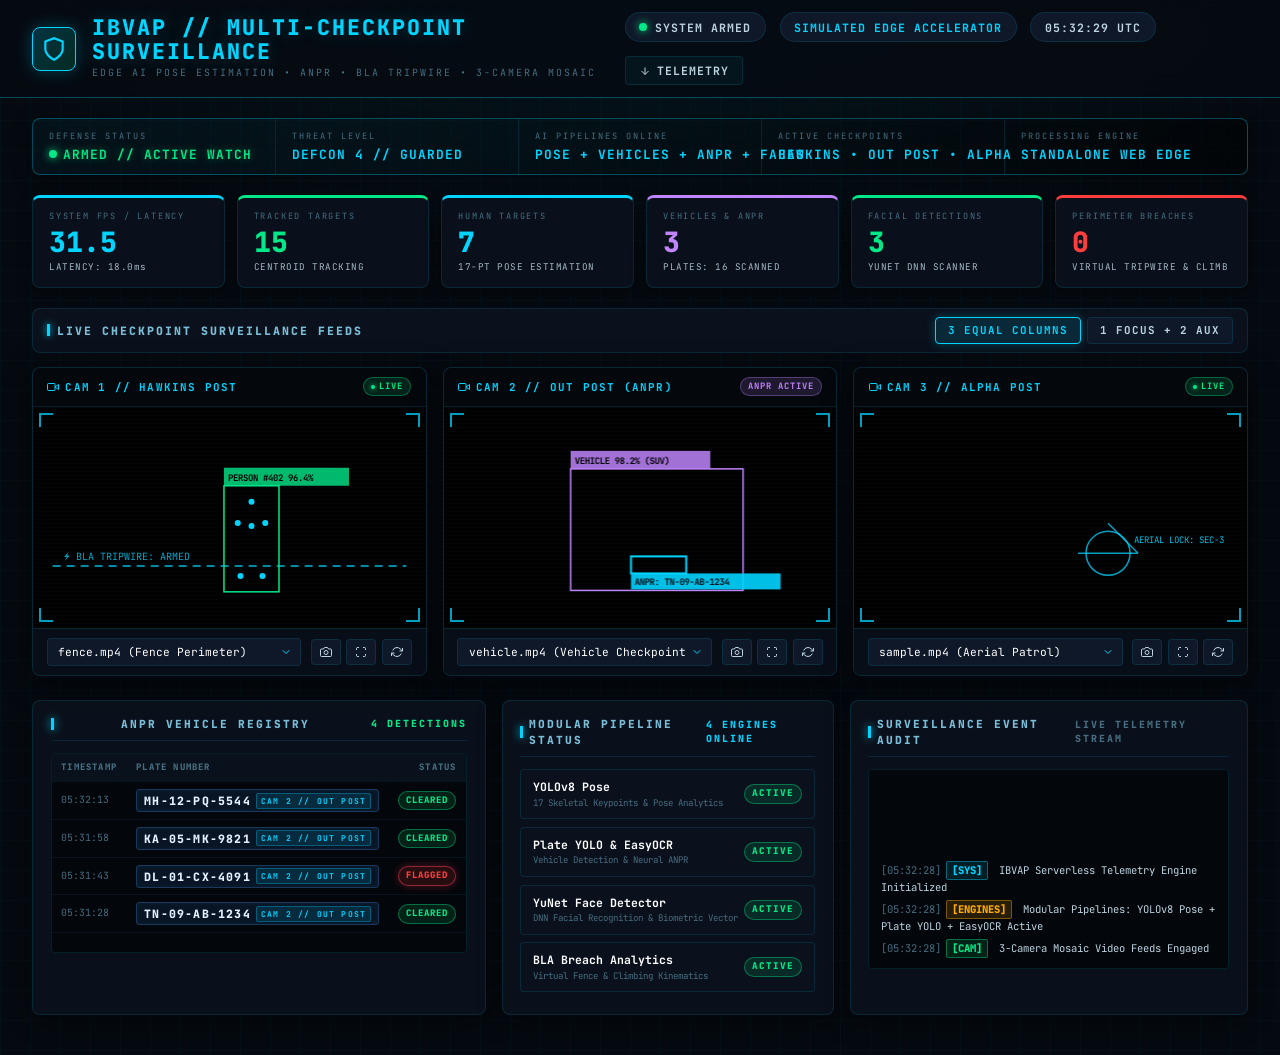
==== index.html @ 8d4a19f8 "Add standalone static frontend for instant zero-dependency Vercel deployment" ====
<!DOCTYPE html>
<html lang="en">
<head>
  <meta charset="UTF-8" />
  <meta name="viewport" content="width=device-width, initial-scale=1.0" />
  <title>IBVAP - Intelligent Border Video Analytics Platform</title>

  <!-- Typography: Google Fonts (Inter, JetBrains Mono, Outfit) -->
  <link rel="preconnect" href="https://fonts.googleapis.com" />
  <link rel="preconnect" href="https://fonts.gstatic.com" crossorigin />
  <link href="https://fonts.googleapis.com/css2?family=Inter:wght@300;400;500;600;700&family=JetBrains+Mono:wght@400;600;700;800&family=Outfit:wght@600;700;800&display=swap" rel="stylesheet" />

  <!-- Tactical Cyber CSS Stylesheet -->
  <link rel="stylesheet" href="styles.css" />
</head>
<body>

  <!-- Top Tactical Navigation Header -->
  <header>
    <div class="brand-section">
      <div class="brand-shield">
        <svg viewBox="0 0 24 24"><path d="M12 22s8-4 8-10V5l-8-3-8 3v7c0 6 8 10 8 10z"></path></svg>
      </div>
      <div>
        <div class="brand-title">IBVAP // MULTI-CHECKPOINT SURVEILLANCE</div>
        <div class="brand-sub">EDGE AI POSE ESTIMATION • ANPR • BLA TRIPWIRE • 3-CAMERA MOSAIC</div>
      </div>
    </div>

    <div class="header-chips">
      <div class="t-chip">
        <div class="dot-live"></div>
        <span id="defenseStatusHeader">SYSTEM ARMED</span>
      </div>

      <div class="t-chip">
        <span style="color: var(--ac);" id="gpuBadgeHeader">SIMULATED EDGE ACCELERATOR</span>
      </div>

      <div class="t-chip" id="clockDisplay">
        --:--:-- UTC
      </div>

      <button class="btn-hdr" onclick="window.scrollTo({top: document.body.scrollHeight, behavior: 'smooth'})">
        <svg width="12" height="12" viewBox="0 0 24 24" fill="none" stroke="currentColor" stroke-width="2"><line x1="12" y1="5" x2="12" y2="19"></line><polyline points="19 12 12 19 5 12"></polyline></svg>
        Telemetry
      </button>
    </div>
  </header>

  <!-- Main Container -->
  <div class="container">

    <!-- Tactical Command Bar -->
    <div class="cmd-bar">
      <div class="cmd-item">
        <span class="cmd-lbl">DEFENSE STATUS</span>
        <span class="cmd-val armed" id="cmdDefenseStatus">
          <span class="dot-live"></span> ARMED // ACTIVE WATCH
        </span>
      </div>
      <div class="cmd-item">
        <span class="cmd-lbl">THREAT LEVEL</span>
        <span class="cmd-val" id="cmdThreatLevel">DEFCON 4 // GUARDED</span>
      </div>
      <div class="cmd-item">
        <span class="cmd-lbl">AI PIPELINES ONLINE</span>
        <span class="cmd-val">POSE + VEHICLES + ANPR + FACES</span>
      </div>
      <div class="cmd-item">
        <span class="cmd-lbl">ACTIVE CHECKPOINTS</span>
        <span class="cmd-val">HAWKINS • OUT POST • ALPHA</span>
      </div>
      <div class="cmd-item">
        <span class="cmd-lbl">PROCESSING ENGINE</span>
        <span class="cmd-val" id="cmdGpuName">STANDALONE WEB EDGE</span>
      </div>
    </div>

    <!-- 6-Item Tactical Stats Grid -->
    <div class="stats-grid">
      <div class="scard">
        <div class="scard-lbl">SYSTEM FPS / LATENCY</div>
        <div class="scard-num" id="statFps">30.2</div>
        <div class="scard-sub" id="statLatency">LATENCY: 16.4ms</div>
      </div>
      <div class="scard g">
        <div class="scard-lbl">TRACKED TARGETS</div>
        <div class="scard-num" id="statTargets">14</div>
        <div class="scard-sub">CENTROID TRACKING</div>
      </div>
      <div class="scard">
        <div class="scard-lbl">HUMAN TARGETS</div>
        <div class="scard-num" id="statPersons">5</div>
        <div class="scard-sub">17-PT POSE ESTIMATION</div>
      </div>
      <div class="scard p">
        <div class="scard-lbl">VEHICLES & ANPR</div>
        <div class="scard-num" id="statVehicles">3</div>
        <div class="scard-sub" id="statPlates">PLATES: 16 SCANNED</div>
      </div>
      <div class="scard g">
        <div class="scard-lbl">FACIAL DETECTIONS</div>
        <div class="scard-num" id="statFaces">2</div>
        <div class="scard-sub">YUNET DNN SCANNER</div>
      </div>
      <div class="scard r">
        <div class="scard-lbl">PERIMETER BREACHES</div>
        <div class="scard-num" id="statBreaches">0</div>
        <div class="scard-sub" id="statBreachSub">VIRTUAL TRIPWIRE & CLIMB</div>
      </div>
    </div>

    <!-- Camera Layout Bar -->
    <div class="layout-bar">
      <div class="sec-hd">Live Checkpoint Surveillance Feeds</div>
      <div class="layout-btns">
        <button class="btn-layout active" id="btnLayout3Col">3 Equal Columns</button>
        <button class="btn-layout" id="btnLayoutFocus">1 Focus + 2 Aux</button>
      </div>
    </div>

    <!-- 3-Camera Mosaic Grid with HTML5 <video> Feeds -->
    <div class="camera-grid layout-3col" id="cameraContainer">

      <!-- CAMERA 1: HAWKINS POST (Perimeter Fence & Virtual Tripwire) -->
      <div class="cam-card" id="cardCam1">
        <div class="cam-head">
          <div class="cam-name">
            <svg width="12" height="12" viewBox="0 0 24 24" fill="none" stroke="currentColor" stroke-width="2"><path d="M23 7l-7 5 7 5V7z"></path><rect x="1" y="5" width="15" height="14" rx="2" ry="2"></rect></svg>
            <span>CAM 1 // HAWKINS POST</span>
          </div>
          <span class="bdg bdg-live">LIVE</span>
        </div>

        <div class="cam-viewport" id="viewportCam1">
          <video id="videoCam1" autoplay muted loop playsinline src="fence.mp4"></video>
          <canvas class="ai-overlay" id="overlayCam1"></canvas>
          <div class="corner-brackets"></div>
        </div>

        <div class="cam-foot">
          <select class="cam-src-select" id="selectCam1" onchange="changeVideoSource('videoCam1', 'selectCam1', 'CAM 1')">
            <option value="fence.mp4" selected>fence.mp4 (Fence Perimeter)</option>
            <option value="fence1.mp4">fence1.mp4 (Perimeter Alt)</option>
            <option value="vehicle.mp4">vehicle.mp4 (Checkpoint Lane)</option>
            <option value="sample.mp4">sample.mp4 (Aerial Patrol)</option>
          </select>
          <div class="cam-actions">
            <button class="btn-icon" onclick="snapshotVideo('videoCam1', 'CAM1_HAWKINS')" title="Capture Snapshot">
              <svg width="12" height="12" viewBox="0 0 24 24" fill="none" stroke="currentColor" stroke-width="2"><path d="M23 19a2 2 0 0 1-2 2H3a2 2 0 0 1-2-2V8a2 2 0 0 1 2-2h4l2-3h6l2 3h4a2 2 0 0 1 2 2z"></path><circle cx="12" cy="13" r="4"></circle></svg>
            </button>
            <button class="btn-icon" onclick="toggleFullscreen('viewportCam1')" title="Toggle Fullscreen">
              <svg width="12" height="12" viewBox="0 0 24 24" fill="none" stroke="currentColor" stroke-width="2"><path d="M8 3H5a2 2 0 0 0-2 2v3m18 0V5a2 2 0 0 0-2-2h-3m0 18h3a2 2 0 0 0 2-2v-3M3 16v3a2 2 0 0 0 2 2h3"></path></svg>
            </button>
            <button class="btn-icon" onclick="reloadVideo('videoCam1', 'CAM 1')" title="Restart Feed">
              <svg width="12" height="12" viewBox="0 0 24 24" fill="none" stroke="currentColor" stroke-width="2"><polyline points="23 4 23 10 17 10"></polyline><polyline points="1 20 1 14 7 14"></polyline><path d="M3.51 9a9 9 0 0 1 14.85-3.36L23 10M1 14l4.64 4.36A9 9 0 0 0 20.49 15"></path></svg>
            </button>
          </div>
        </div>
      </div>

      <!-- CAMERA 2: OUT POST (ANPR & Vehicle Checkpoint) -->
      <div class="cam-card" id="cardCam2">
        <div class="cam-head">
          <div class="cam-name">
            <svg width="12" height="12" viewBox="0 0 24 24" fill="none" stroke="currentColor" stroke-width="2"><path d="M23 7l-7 5 7 5V7z"></path><rect x="1" y="5" width="15" height="14" rx="2" ry="2"></rect></svg>
            <span>CAM 2 // OUT POST (ANPR)</span>
          </div>
          <span class="bdg bdg-anpr">ANPR ACTIVE</span>
        </div>

        <div class="cam-viewport" id="viewportCam2">
          <video id="videoCam2" autoplay muted loop playsinline src="vehicle.mp4"></video>
          <canvas class="ai-overlay" id="overlayCam2"></canvas>
          <div class="corner-brackets"></div>
        </div>

        <div class="cam-foot">
          <select class="cam-src-select" id="selectCam2" onchange="changeVideoSource('videoCam2', 'selectCam2', 'CAM 2')">
            <option value="vehicle.mp4" selected>vehicle.mp4 (Vehicle Checkpoint)</option>
            <option value="fence.mp4">fence.mp4 (Fence Perimeter)</option>
            <option value="sample.mp4">sample.mp4 (Aerial Patrol)</option>
            <option value="fence1.mp4">fence1.mp4 (Perimeter Alt)</option>
          </select>
          <div class="cam-actions">
            <button class="btn-icon" onclick="snapshotVideo('videoCam2', 'CAM2_OUTPOST')" title="Capture Snapshot">
              <svg width="12" height="12" viewBox="0 0 24 24" fill="none" stroke="currentColor" stroke-width="2"><path d="M23 19a2 2 0 0 1-2 2H3a2 2 0 0 1-2-2V8a2 2 0 0 1 2-2h4l2-3h6l2 3h4a2 2 0 0 1 2 2z"></path><circle cx="12" cy="13" r="4"></circle></svg>
            </button>
            <button class="btn-icon" onclick="toggleFullscreen('viewportCam2')" title="Toggle Fullscreen">
              <svg width="12" height="12" viewBox="0 0 24 24" fill="none" stroke="currentColor" stroke-width="2"><path d="M8 3H5a2 2 0 0 0-2 2v3m18 0V5a2 2 0 0 0-2-2h-3m0 18h3a2 2 0 0 0 2-2v-3M3 16v3a2 2 0 0 0 2 2h3"></path></svg>
            </button>
            <button class="btn-icon" onclick="reloadVideo('videoCam2', 'CAM 2')" title="Restart Feed">
              <svg width="12" height="12" viewBox="0 0 24 24" fill="none" stroke="currentColor" stroke-width="2"><polyline points="23 4 23 10 17 10"></polyline><polyline points="1 20 1 14 7 14"></polyline><path d="M3.51 9a9 9 0 0 1 14.85-3.36L23 10M1 14l4.64 4.36A9 9 0 0 0 20.49 15"></path></svg>
            </button>
          </div>
        </div>
      </div>

      <!-- CAMERA 3: ALPHA POST (Aerial Patrol & Sector Sweeper) -->
      <div class="cam-card" id="cardCam3">
        <div class="cam-head">
          <div class="cam-name">
            <svg width="12" height="12" viewBox="0 0 24 24" fill="none" stroke="currentColor" stroke-width="2"><path d="M23 7l-7 5 7 5V7z"></path><rect x="1" y="5" width="15" height="14" rx="2" ry="2"></rect></svg>
            <span>CAM 3 // ALPHA POST</span>
          </div>
          <span class="bdg bdg-live">LIVE</span>
        </div>

        <div class="cam-viewport" id="viewportCam3">
          <video id="videoCam3" autoplay muted loop playsinline src="sample.mp4"></video>
          <canvas class="ai-overlay" id="overlayCam3"></canvas>
          <div class="corner-brackets"></div>
        </div>

        <div class="cam-foot">
          <select class="cam-src-select" id="selectCam3" onchange="changeVideoSource('videoCam3', 'selectCam3', 'CAM 3')">
            <option value="sample.mp4" selected>sample.mp4 (Aerial Patrol)</option>
            <option value="sample2.mp4">sample2.mp4 (Sector Sweep Alt)</option>
            <option value="fence.mp4">fence.mp4 (Fence Perimeter)</option>
            <option value="vehicle.mp4">vehicle.mp4 (Checkpoint Lane)</option>
          </select>
          <div class="cam-actions">
            <button class="btn-icon" onclick="snapshotVideo('videoCam3', 'CAM3_ALPHA')" title="Capture Snapshot">
              <svg width="12" height="12" viewBox="0 0 24 24" fill="none" stroke="currentColor" stroke-width="2"><path d="M23 19a2 2 0 0 1-2 2H3a2 2 0 0 1-2-2V8a2 2 0 0 1 2-2h4l2-3h6l2 3h4a2 2 0 0 1 2 2z"></path><circle cx="12" cy="13" r="4"></circle></svg>
            </button>
            <button class="btn-icon" onclick="toggleFullscreen('viewportCam3')" title="Toggle Fullscreen">
              <svg width="12" height="12" viewBox="0 0 24 24" fill="none" stroke="currentColor" stroke-width="2"><path d="M8 3H5a2 2 0 0 0-2 2v3m18 0V5a2 2 0 0 0-2-2h-3m0 18h3a2 2 0 0 0 2-2v-3M3 16v3a2 2 0 0 0 2 2h3"></path></svg>
            </button>
            <button class="btn-icon" onclick="reloadVideo('videoCam3', 'CAM 3')" title="Restart Feed">
              <svg width="12" height="12" viewBox="0 0 24 24" fill="none" stroke="currentColor" stroke-width="2"><polyline points="23 4 23 10 17 10"></polyline><polyline points="1 20 1 14 7 14"></polyline><path d="M3.51 9a9 9 0 0 1 14.85-3.36L23 10M1 14l4.64 4.36A9 9 0 0 0 20.49 15"></path></svg>
            </button>
          </div>
        </div>
      </div>

    </div>

    <!-- Bottom Intelligence & Telemetry Panels (3-Column Tactical Section) -->
    <div class="intel-grid">

      <!-- 1. ANPR Vehicle Registry Panel -->
      <div class="panel-box">
        <div class="panel-hdr">
          <span>ANPR VEHICLE REGISTRY</span>
          <span id="anprCounterBadge" style="color: var(--gn); font-size: 0.62rem;">16 DETECTIONS</span>
        </div>

        <div class="anpr-registry-container">
          <table class="anpr-table">
            <thead>
              <tr>
                <th style="width: 28%;">TIMESTAMP</th>
                <th style="width: 44%;">PLATE NUMBER</th>
                <th style="width: 28%; text-align: right;">STATUS</th>
              </tr>
            </thead>
            <tbody id="anprRegistryBody">
              <tr class="anpr-empty-row">
                <td colspan="3">INITIALIZING ANPR ENGINE...</td>
              </tr>
            </tbody>
          </table>
        </div>
      </div>

      <!-- 2. Modular Pipeline Status Panel -->
      <div class="panel-box">
        <div class="panel-hdr">
          <span>MODULAR PIPELINE STATUS</span>
          <span style="color: var(--ac); font-size: 0.62rem;">4 ENGINES ONLINE</span>
        </div>

        <div class="pipe-row">
          <div>
            <div class="pipe-name">YOLOv8 Pose</div>
            <div class="pipe-desc">17 Skeletal Keypoints & Pose Analytics</div>
          </div>
          <span class="pipe-badge pipe-active">ACTIVE</span>
        </div>

        <div class="pipe-row">
          <div>
            <div class="pipe-name">Plate YOLO & EasyOCR</div>
            <div class="pipe-desc">Vehicle Detection & Neural ANPR</div>
          </div>
          <span class="pipe-badge pipe-active">ACTIVE</span>
        </div>

        <div class="pipe-row">
          <div>
            <div class="pipe-name">YuNet Face Detector</div>
            <div class="pipe-desc">DNN Facial Recognition & Biometric Vector</div>
          </div>
          <span class="pipe-badge pipe-active">ACTIVE</span>
        </div>

        <div class="pipe-row">
          <div>
            <div class="pipe-name">BLA Breach Analytics</div>
            <div class="pipe-desc">Virtual Fence & Climbing Kinematics</div>
          </div>
          <span class="pipe-badge pipe-active">ACTIVE</span>
        </div>
      </div>

      <!-- 3. Surveillance Event Audit Panel -->
      <div class="panel-box">
        <div class="panel-hdr">
          <span>SURVEILLANCE EVENT AUDIT</span>
          <span style="color: var(--dm); font-size: 0.62rem;">LIVE TELEMETRY STREAM</span>
        </div>

        <div class="audit-terminal" id="auditTerminal">
          <!-- Dynamically populated via app.js -->
        </div>
      </div>

    </div>

  </div>

  <!-- Client-Side Telemetry & AI Simulation Engine -->
  <script src="app.js"></script>
</body>
</html>
---- styles.css ----
/* =============================================================================
   IBVAP - Intelligent Border Video Analytics Platform
   Tactical Dark-Mode Cyber Theme & Responsive Design System
   ============================================================================= */

:root {
  /* Tactical Cyber Theme Colors */
  --ac: #00d4ff;
  --ac-lo: rgba(0, 212, 255, 0.12);
  --ac-gl: rgba(0, 212, 255, 0.28);

  --rd: #ff3d3d;
  --rd-lo: rgba(255, 61, 61, 0.14);
  --rd-gl: rgba(255, 61, 61, 0.35);

  --am: #ffaa00;
  --am-lo: rgba(255, 170, 0, 0.12);
  --am-gl: rgba(255, 170, 0, 0.28);

  --gn: #00e887;
  --gn-lo: rgba(0, 232, 135, 0.12);
  --gn-gl: rgba(0, 232, 135, 0.30);

  --pu: #c084fc;
  --pu-lo: rgba(192, 132, 252, 0.14);

  --bg: #050a10;
  --bg-surface: #0a111c;
  --bg-surface-elevated: #0e1828;
  --card: rgba(11, 18, 28, 0.94);

  --bd: rgba(0, 212, 255, 0.12);
  --bd-hi: rgba(0, 212, 255, 0.32);

  --tx: #bdd4e0;
  --tx-bright: #ffffff;
  --dm: #466c7f;

  --mo: 'JetBrains Mono', 'Consolas', monospace;
  --ui: 'Inter', system-ui, -apple-system, sans-serif;
  --title: 'Outfit', sans-serif;

  --radius-sm: 4px;
  --radius-md: 8px;
  --radius-lg: 12px;
  --radius-full: 9999px;

  --transition: all 0.22s cubic-bezier(0.25, 0.8, 0.25, 1);
}

* {
  box-sizing: border-box;
  margin: 0;
  padding: 0;
}

body {
  background-color: var(--bg);
  background-image:
    linear-gradient(rgba(0, 212, 255, 0.025) 1px, transparent 1px),
    linear-gradient(90deg, rgba(0, 212, 255, 0.025) 1px, transparent 1px),
    radial-gradient(ellipse 80% 35% at 50% 0%, rgba(0, 212, 255, 0.06), transparent 70%);
  background-size: 30px 30px, 30px 30px, 100% 100%;
  color: var(--tx);
  font-family: var(--ui);
  min-height: 100vh;
  overflow-x: hidden;
  line-height: 1.5;
}

/* Custom Tactical Scrollbars */
::-webkit-scrollbar {
  width: 6px;
  height: 6px;
}
::-webkit-scrollbar-track {
  background: var(--bg);
}
::-webkit-scrollbar-thumb {
  background: var(--bd-hi);
  border-radius: 4px;
}
::-webkit-scrollbar-thumb:hover {
  background: var(--ac);
}

/* =============================================================================
   Tactical Header
   ============================================================================= */
header {
  position: sticky;
  top: 0;
  z-index: 50;
  display: flex;
  justify-content: space-between;
  align-items: center;
  padding: 0.75rem 2rem;
  background: rgba(6, 11, 18, 0.92);
  backdrop-filter: blur(14px);
  -webkit-backdrop-filter: blur(14px);
  border-bottom: 1px solid var(--bd-hi);
}

.brand-section {
  display: flex;
  align-items: center;
  gap: 1rem;
}

.brand-shield {
  width: 44px;
  height: 44px;
  border-radius: var(--radius-md);
  background: linear-gradient(135deg, rgba(0, 212, 255, 0.2), rgba(0, 232, 135, 0.15));
  border: 1px solid var(--ac);
  box-shadow: 0 0 16px var(--ac-gl);
  display: flex;
  align-items: center;
  justify-content: center;
  flex-shrink: 0;
}

.brand-shield svg {
  width: 26px;
  height: 26px;
  fill: none;
  stroke: var(--ac);
  stroke-width: 2;
}

.brand-title {
  font-family: var(--mo);
  font-weight: 800;
  font-size: 1.35rem;
  letter-spacing: 2px;
  color: var(--ac);
  text-shadow: 0 0 18px var(--ac-gl);
  line-height: 1.1;
}

.brand-sub {
  font-family: var(--mo);
  font-size: 0.62rem;
  color: var(--dm);
  letter-spacing: 2px;
  text-transform: uppercase;
  margin-top: 2px;
}

.header-chips {
  display: flex;
  align-items: center;
  gap: 0.85rem;
  flex-wrap: wrap;
}

.t-chip {
  display: flex;
  align-items: center;
  gap: 0.5rem;
  font-family: var(--mo);
  font-size: 0.72rem;
  font-weight: 700;
  letter-spacing: 1px;
  padding: 0.35rem 0.85rem;
  background: var(--bg-surface-elevated);
  border: 1px solid var(--bd);
  border-radius: var(--radius-full);
  color: var(--tx);
  white-space: nowrap;
}

.dot-live {
  width: 8px;
  height: 8px;
  border-radius: 50%;
  background: var(--gn);
  box-shadow: 0 0 8px var(--gn);
  animation: pulseLive 1.6s infinite;
}

@keyframes pulseLive {
  0% { transform: scale(0.9); box-shadow: 0 0 0 0 rgba(0, 232, 135, 0.7); }
  70% { transform: scale(1.15); box-shadow: 0 0 0 6px rgba(0, 232, 135, 0); }
  100% { transform: scale(0.9); box-shadow: 0 0 0 0 rgba(0, 232, 135, 0); }
}

.btn-hdr {
  text-decoration: none;
  font-family: var(--mo);
  font-size: 0.72rem;
  font-weight: 700;
  letter-spacing: 1px;
  text-transform: uppercase;
  color: var(--tx);
  background: rgba(0, 212, 255, 0.05);
  border: 1px solid var(--bd);
  padding: 0.38rem 0.8rem;
  border-radius: var(--radius-sm);
  transition: var(--transition);
  display: flex;
  align-items: center;
  gap: 0.4rem;
  cursor: pointer;
}

.btn-hdr:hover {
  background: var(--ac-lo);
  border-color: var(--ac);
  color: var(--ac);
  box-shadow: 0 0 12px var(--ac-gl);
}

/* =============================================================================
   Main Container
   ============================================================================= */
.container {
  max-width: 1780px;
  margin: 0 auto;
  padding: 1.25rem 2rem 2.5rem;
}

/* =============================================================================
   Tactical Command Bar
   ============================================================================= */
.cmd-bar {
  display: flex;
  border: 1px solid var(--bd-hi);
  border-radius: var(--radius-md);
  overflow: hidden;
  margin-bottom: 1.25rem;
  background: linear-gradient(135deg, rgba(0, 212, 255, 0.04), rgba(0, 0, 0, 0.5));
  box-shadow: 0 4px 20px rgba(0, 0, 0, 0.4);
}

.cmd-item {
  flex: 1;
  padding: 0.65rem 1rem;
  border-right: 1px solid var(--bd);
  font-family: var(--mo);
  min-width: 0;
}

.cmd-item:last-child {
  border-right: none;
}

.cmd-lbl {
  display: block;
  font-size: 0.54rem;
  letter-spacing: 2px;
  color: var(--dm);
  text-transform: uppercase;
  margin-bottom: 2px;
}

.cmd-val {
  display: flex;
  align-items: center;
  gap: 0.4rem;
  font-size: 0.80rem;
  font-weight: 700;
  color: var(--ac);
  letter-spacing: 1px;
  white-space: nowrap;
  transition: var(--transition);
}

.cmd-val.armed {
  color: var(--gn);
  text-shadow: 0 0 8px rgba(0, 232, 135, 0.4);
}

.cmd-val.breach {
  color: var(--rd);
  text-shadow: 0 0 10px rgba(255, 61, 61, 0.6);
  animation: alertPulse 1.2s infinite;
}

@keyframes alertPulse {
  0%, 100% { opacity: 1; }
  50% { opacity: 0.4; }
}

/* =============================================================================
   6-Item Tactical Stats Grid
   ============================================================================= */
.stats-grid {
  display: grid;
  grid-template-columns: repeat(6, 1fr);
  gap: 0.75rem;
  margin-bottom: 1.25rem;
}

.scard {
  background: var(--card);
  border: 1px solid var(--bd);
  border-top: 3px solid var(--ac);
  border-radius: var(--radius-md);
  padding: 0.75rem 1rem;
  font-family: var(--mo);
  position: relative;
  overflow: hidden;
  cursor: default;
  transition: var(--transition);
  box-shadow: 0 4px 15px rgba(0, 0, 0, 0.35);
}

.scard:hover {
  transform: translateY(-3px);
  box-shadow: 0 8px 24px rgba(0, 212, 255, 0.12);
  border-color: var(--bd-hi);
}

.scard.r { border-top-color: var(--rd); }
.scard.a { border-top-color: var(--am); }
.scard.g { border-top-color: var(--gn); }
.scard.p { border-top-color: var(--pu); }

.scard-lbl {
  font-size: 0.54rem;
  letter-spacing: 1.8px;
  color: var(--dm);
  text-transform: uppercase;
  margin-bottom: 4px;
}

.scard-num {
  font-size: 1.75rem;
  font-weight: 800;
  color: var(--ac);
  line-height: 1.1;
  font-variant-numeric: tabular-nums;
  transition: color 0.3s ease;
}

.scard.r .scard-num { color: var(--rd); }
.scard.a .scard-num { color: var(--am); }
.scard.g .scard-num { color: var(--gn); }
.scard.p .scard-num { color: var(--pu); }

.scard-sub {
  font-size: 0.58rem;
  color: var(--tx);
  margin-top: 3px;
  opacity: 0.85;
  letter-spacing: 0.5px;
}

/* =============================================================================
   Camera Layout Toolbar
   ============================================================================= */
.layout-bar {
  display: flex;
  justify-content: space-between;
  align-items: center;
  margin-bottom: 0.85rem;
  padding: 0.5rem 0.85rem;
  background: var(--bg-surface);
  border: 1px solid var(--bd);
  border-radius: var(--radius-md);
}

.sec-hd {
  font-family: var(--mo);
  font-size: 0.72rem;
  font-weight: 800;
  letter-spacing: 2px;
  text-transform: uppercase;
  color: #7abdd6;
  display: flex;
  align-items: center;
  gap: 7px;
}

.sec-hd::before {
  content: '';
  width: 3px;
  height: 12px;
  background: var(--ac);
  box-shadow: 0 0 7px var(--ac);
  display: inline-block;
}

.layout-btns {
  display: flex;
  gap: 0.4rem;
}

.btn-layout {
  font-family: var(--mo);
  font-size: 0.68rem;
  font-weight: 700;
  letter-spacing: 1px;
  text-transform: uppercase;
  padding: 0.35rem 0.75rem;
  border-radius: var(--radius-sm);
  border: 1px solid var(--bd);
  background: var(--bg-surface-elevated);
  color: var(--tx);
  cursor: pointer;
  transition: var(--transition);
}

.btn-layout.active, .btn-layout:hover {
  background: var(--ac-lo);
  border-color: var(--ac);
  color: var(--ac);
  box-shadow: 0 0 10px var(--ac-gl);
}

/* =============================================================================
   3-Camera Mosaic Grid
   ============================================================================= */
.camera-grid {
  display: grid;
  gap: 1rem;
  margin-bottom: 1.5rem;
}

.layout-3col {
  grid-template-columns: repeat(3, 1fr);
}

.layout-focus {
  grid-template-columns: 2fr 1fr;
  grid-template-rows: auto auto;
}

.layout-focus .cam-card:first-child {
  grid-row: span 2;
}

.cam-card {
  border: 1px solid var(--bd);
  border-radius: var(--radius-md);
  overflow: hidden;
  background: var(--card);
  box-shadow: 0 6px 28px rgba(0, 0, 0, 0.55);
  display: flex;
  flex-direction: column;
  transition: var(--transition);
}

.cam-card:hover {
  border-color: var(--bd-hi);
  box-shadow: 0 10px 35px rgba(0, 212, 255, 0.08);
}

.cam-head {
  display: flex;
  justify-content: space-between;
  align-items: center;
  padding: 0.6rem 0.9rem;
  background: rgba(0, 0, 0, 0.55);
  border-bottom: 1px solid var(--bd);
  font-family: var(--mo);
  font-size: 0.68rem;
  font-weight: 700;
  letter-spacing: 1.2px;
  text-transform: uppercase;
  color: var(--ac);
}

.cam-name {
  display: flex;
  align-items: center;
  gap: 6px;
}

.bdg {
  font-size: 0.55rem;
  padding: 2px 7px;
  border-radius: var(--radius-full);
  font-weight: 700;
  letter-spacing: 1px;
  white-space: nowrap;
  text-transform: uppercase;
}

.bdg-live {
  background: var(--gn-lo);
  color: var(--gn);
  border: 1px solid rgba(0, 232, 135, 0.35);
  display: flex;
  align-items: center;
  gap: 4px;
}

.bdg-live::before {
  content: '';
  width: 4px;
  height: 4px;
  border-radius: 50%;
  background: var(--gn);
  box-shadow: 0 0 5px var(--gn);
  animation: pulseLive 1.4s infinite;
}

.bdg-anpr {
  background: var(--pu-lo);
  color: var(--pu);
  border: 1px solid rgba(192, 132, 252, 0.35);
}

/* Video Frame Viewport with HTML5 <video> */
.cam-viewport {
  position: relative;
  background: #000;
  aspect-ratio: 16 / 9;
  display: flex;
  align-items: center;
  justify-content: center;
  overflow: hidden;
}

.cam-viewport video {
  width: 100%;
  height: 100%;
  object-fit: cover;
  display: block;
}

/* Dynamic AI Detection Canvas Overlay */
.cam-viewport canvas.ai-overlay {
  position: absolute;
  inset: 0;
  width: 100%;
  height: 100%;
  pointer-events: none;
  z-index: 2;
}

/* Tactical CRT Scanlines */
.cam-viewport::after {
  content: '';
  position: absolute;
  inset: 0;
  pointer-events: none;
  z-index: 3;
  background: repeating-linear-gradient(
    to bottom,
    rgba(0, 212, 255, 0.025) 0px,
    rgba(0, 212, 255, 0.025) 1px,
    transparent 1px,
    transparent 4px
  );
}

/* Tactical Corner Brackets */
.corner-brackets {
  position: absolute;
  inset: 6px;
  pointer-events: none;
  z-index: 4;
  background-image:
    linear-gradient(to right, var(--ac) 2px, transparent 2px),
    linear-gradient(to bottom, var(--ac) 2px, transparent 2px),
    linear-gradient(to left, var(--ac) 2px, transparent 2px),
    linear-gradient(to bottom, var(--ac) 2px, transparent 2px),
    linear-gradient(to right, var(--ac) 2px, transparent 2px),
    linear-gradient(to top, var(--ac) 2px, transparent 2px),
    linear-gradient(to left, var(--ac) 2px, transparent 2px),
    linear-gradient(to top, var(--ac) 2px, transparent 2px);
  background-repeat: no-repeat;
  background-size: 14px 14px;
  background-position: top left, top left, top right, top right, bottom left, bottom left, bottom right, bottom right;
  opacity: 0.75;
}

/* Cam Footer Controls */
.cam-foot {
  padding: 0.6rem 0.85rem;
  background: rgba(8, 14, 24, 0.95);
  border-top: 1px solid var(--bd);
  display: flex;
  justify-content: space-between;
  align-items: center;
  gap: 0.6rem;
}

select.cam-src-select {
  background: var(--bg-surface-elevated);
  color: var(--tx-bright);
  font-family: var(--mo);
  font-size: 0.70rem;
  padding: 0.35rem 1.6rem 0.35rem 0.65rem;
  border-radius: var(--radius-sm);
  border: 1px solid var(--bd);
  outline: none;
  cursor: pointer;
  appearance: none;
  background-image: url("data:image/svg+xml,%3Csvg xmlns='http://www.w3.org/2000/svg' width='12' height='12' viewBox='0 0 24 24' fill='none' stroke='%2300d4ff' stroke-width='2' stroke-linecap='round' stroke-linejoin='round'%3E%3Cpolyline points='6 9 12 15 18 9'%3E%3C/polyline%3E%3C/svg%3E");
  background-repeat: no-repeat;
  background-position: right 0.5rem center;
  transition: var(--transition);
  flex: 1;
  min-width: 0;
}

select.cam-src-select:hover, select.cam-src-select:focus {
  border-color: var(--ac);
}

.cam-actions {
  display: flex;
  gap: 0.35rem;
}

.btn-icon {
  background: var(--bg-surface-elevated);
  border: 1px solid var(--bd);
  border-radius: var(--radius-sm);
  color: var(--tx);
  cursor: pointer;
  padding: 0.35rem 0.5rem;
  display: flex;
  align-items: center;
  justify-content: center;
  transition: var(--transition);
}

.btn-icon:hover {
  background: var(--ac-lo);
  border-color: var(--ac);
  color: var(--ac);
}

/* =============================================================================
   Bottom Intelligence Section (3 Columns)
   ============================================================================= */
.intel-grid {
  display: grid;
  grid-template-columns: 1fr 1fr 1.2fr;
  gap: 1rem;
}

.panel-box {
  background: var(--card);
  border: 1px solid var(--bd);
  border-radius: var(--radius-md);
  padding: 0.9rem 1.1rem;
  box-shadow: 0 6px 25px rgba(0, 0, 0, 0.45);
}

.panel-hdr {
  font-family: var(--mo);
  font-size: 0.70rem;
  font-weight: 800;
  letter-spacing: 2px;
  text-transform: uppercase;
  color: #7abdd6;
  border-bottom: 1px solid var(--bd);
  padding-bottom: 0.45rem;
  margin-bottom: 0.75rem;
  display: flex;
  align-items: center;
  justify-content: space-between;
}

.panel-hdr::before {
  content: '';
  width: 3px;
  height: 12px;
  background: var(--ac);
  box-shadow: 0 0 8px var(--ac);
  margin-right: 6px;
  display: inline-block;
}

/* ANPR Vehicle Registry Container & Table */
.anpr-registry-container {
  background: #03060a;
  border: 1px solid var(--bd);
  border-radius: var(--radius-sm);
  height: 200px;
  overflow-y: auto;
  scrollbar-width: thin;
  scrollbar-color: var(--bd-hi) transparent;
}

.anpr-registry-container::-webkit-scrollbar {
  width: 4px;
}

.anpr-registry-container::-webkit-scrollbar-thumb {
  background: var(--bd-hi);
  border-radius: 4px;
}

.anpr-table {
  width: 100%;
  border-collapse: collapse;
  font-family: var(--mo);
  font-size: 0.68rem;
}

.anpr-table thead th {
  position: sticky;
  top: 0;
  background: rgba(10, 18, 30, 0.96);
  backdrop-filter: blur(4px);
  color: var(--dm);
  font-size: 0.56rem;
  font-weight: 800;
  letter-spacing: 1.2px;
  text-transform: uppercase;
  padding: 0.45rem 0.6rem;
  border-bottom: 1px solid var(--bd);
  text-align: left;
  z-index: 2;
}

.anpr-table tbody tr {
  border-bottom: 1px solid rgba(26, 42, 69, 0.35);
  transition: background 0.15s ease;
}

.anpr-table tbody tr:hover {
  background: rgba(0, 212, 255, 0.05);
}

.anpr-table tbody tr.new-entry {
  animation: anprRowFlash 1.2s ease-out;
}

@keyframes anprRowFlash {
  0% { background: rgba(0, 212, 255, 0.35); }
  100% { background: transparent; }
}

.anpr-table td {
  padding: 0.42rem 0.6rem;
  vertical-align: middle;
  white-space: nowrap;
}

.anpr-ts {
  color: var(--dm);
  font-size: 0.62rem;
  font-variant-numeric: tabular-nums;
}

.anpr-plate-badge {
  display: inline-flex;
  align-items: center;
  gap: 5px;
  background: #091424;
  border: 1px solid #1a385c;
  border-radius: 3px;
  padding: 2px 7px;
  font-weight: 800;
  font-size: 0.72rem;
  letter-spacing: 1.2px;
  color: #e2f1ff;
  box-shadow: inset 0 0 6px rgba(0, 212, 255, 0.08);
}

.anpr-cam-pill {
  font-size: 0.50rem;
  color: var(--ac);
  background: var(--ac-lo);
  border: 1px solid rgba(0, 212, 255, 0.3);
  border-radius: 2px;
  padding: 1px 4px;
  font-weight: 700;
}

.anpr-status {
  display: inline-block;
  font-size: 0.56rem;
  font-weight: 800;
  letter-spacing: 1px;
  text-transform: uppercase;
  padding: 2px 7px;
  border-radius: var(--radius-full);
  text-align: center;
}

.anpr-status.cleared {
  background: var(--gn-lo);
  color: var(--gn);
  border: 1px solid rgba(0, 232, 135, 0.4);
}

.anpr-status.flagged {
  background: var(--rd-lo);
  color: var(--rd);
  border: 1px solid rgba(255, 59, 92, 0.5);
  box-shadow: 0 0 8px rgba(255, 59, 92, 0.3);
  animation: pulse-flag 2s infinite;
}

@keyframes pulse-flag {
  0%, 100% { opacity: 1; box-shadow: 0 0 8px rgba(255, 59, 92, 0.3); }
  50% { opacity: 0.75; box-shadow: 0 0 14px rgba(255, 59, 92, 0.6); }
}

.anpr-empty-row td {
  text-align: center;
  color: var(--dm);
  font-size: 0.60rem;
  letter-spacing: 1px;
  padding: 2.2rem 0.5rem;
}

/* Modular Pipeline Rows */
.pipe-row {
  display: flex;
  align-items: center;
  justify-content: space-between;
  padding: 0.5rem 0.75rem;
  background: var(--bg-surface);
  border: 1px solid var(--bd);
  border-radius: var(--radius-sm);
  margin-bottom: 0.48rem;
  font-family: var(--mo);
  transition: var(--transition);
}

.pipe-row:hover {
  border-color: var(--bd-hi);
  background: var(--bg-surface-elevated);
}

.pipe-name {
  font-size: 0.72rem;
  font-weight: 700;
  color: var(--tx-bright);
}

.pipe-desc {
  font-size: 0.57rem;
  color: var(--dm);
  margin-top: 1px;
}

.pipe-badge {
  font-size: 0.58rem;
  font-weight: 800;
  padding: 2px 7px;
  border-radius: var(--radius-full);
  letter-spacing: 1px;
  text-transform: uppercase;
}

.pipe-active {
  background: var(--gn-lo);
  color: var(--gn);
  border: 1px solid rgba(0, 232, 135, 0.4);
}

/* Surveillance Event Audit Terminal */
.audit-terminal {
  background: #03060a;
  border: 1px solid var(--bd);
  border-radius: var(--radius-sm);
  padding: 0.65rem 0.75rem;
  font-family: var(--mo);
  font-size: 0.66rem;
  height: 200px;
  overflow-y: auto;
  display: flex;
  flex-direction: column-reverse;
  gap: 0.35rem;
}

.log-line {
  line-height: 1.4;
  word-break: break-word;
  animation: fadeInLog 0.25s ease-in;
}

@keyframes fadeInLog {
  from { opacity: 0; transform: translateY(-4px); }
  to { opacity: 1; transform: translateY(0); }
}

.log-ts {
  color: var(--dm);
  margin-right: 5px;
}

.log-tag {
  font-weight: 800;
  padding: 1px 5px;
  border-radius: 2px;
  margin-right: 5px;
  display: inline-block;
}

.log-tag.breach { background: var(--rd-lo); color: var(--rd); border: 1px solid rgba(255, 61, 61, 0.4); }
.log-tag.anpr   { background: var(--pu-lo); color: var(--pu); border: 1px solid rgba(192, 132, 252, 0.4); }
.log-tag.face   { background: var(--gn-lo); color: var(--gn); border: 1px solid rgba(0, 232, 135, 0.4); }
.log-tag.sys    { background: var(--ac-lo); color: var(--ac); border: 1px solid rgba(0, 212, 255, 0.4); }
.log-tag.pose   { background: rgba(255, 170, 0, 0.15); color: var(--am); border: 1px solid rgba(255, 170, 0, 0.4); }

/* =============================================================================
   Mobile & Tablet Responsive Design
   ============================================================================= */
@media (max-width: 1200px) {
  .stats-grid { grid-template-columns: repeat(3, 1fr); }
  .camera-grid.layout-3col { grid-template-columns: repeat(2, 1fr); }
  .intel-grid { grid-template-columns: 1fr; }
}

@media (max-width: 900px) {
  header {
    padding: 0.75rem 1rem;
    flex-direction: column;
    align-items: stretch;
    gap: 0.75rem;
  }
  .header-chips {
    flex-wrap: wrap;
    justify-content: flex-start;
  }
  .container {
    padding: 0.85rem 1rem 2rem;
  }
  .cmd-bar {
    display: grid;
    grid-template-columns: 1fr 1fr;
  }
  .cmd-item {
    border-right: none;
    border-bottom: 1px solid var(--bd);
    padding: 0.55rem 0.85rem;
  }
  .camera-grid.layout-3col, .camera-grid.layout-focus {
    grid-template-columns: 1fr;
  }
  .layout-focus .cam-card:first-child {
    grid-row: auto;
  }
  .cam-viewport {
    aspect-ratio: 16 / 9;
  }
  .cam-foot {
    flex-wrap: wrap;
  }
  select.cam-src-select {
    min-height: 38px;
    font-size: 0.75rem;
  }
  .btn-icon {
    min-height: 38px;
    min-width: 38px;
  }
}

@media (max-width: 600px) {
  .brand-title {
    font-size: 1.15rem;
  }
  .brand-sub {
    font-size: 0.55rem;
  }
  .cmd-bar {
    grid-template-columns: 1fr;
  }
  .stats-grid {
    grid-template-columns: repeat(2, 1fr);
    gap: 0.5rem;
  }
  .scard-num {
    font-size: 1.45rem;
  }
  .cam-head {
    flex-direction: column;
    align-items: flex-start;
    gap: 4px;
  }
  .layout-bar {
    flex-direction: column;
    align-items: flex-start;
    gap: 0.5rem;
  }
  .anpr-table th, .anpr-table td {
    padding: 0.35rem 0.45rem;
    font-size: 0.62rem;
  }
}
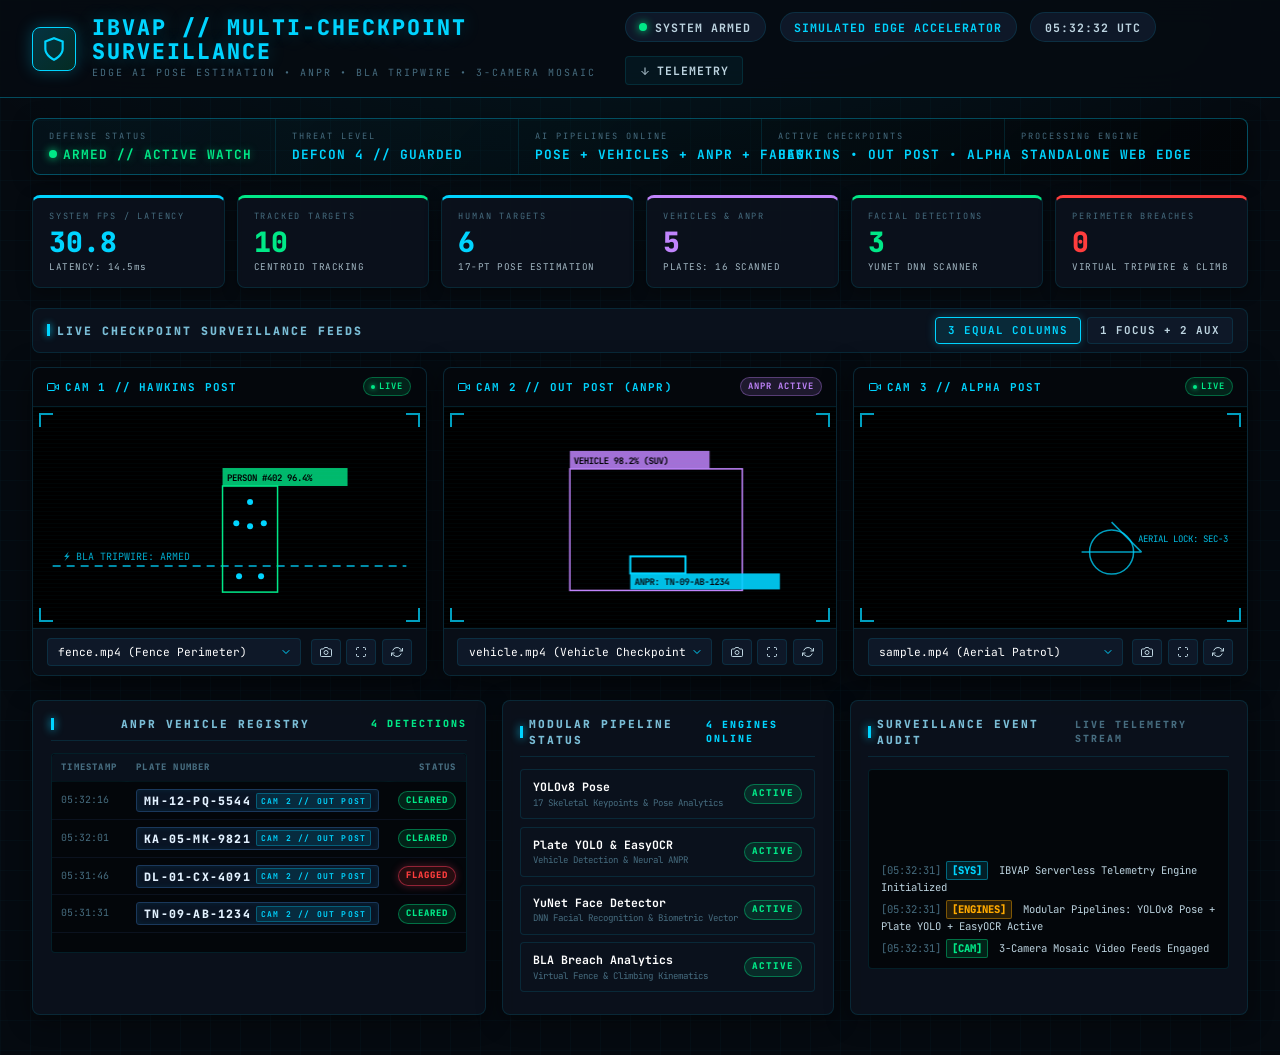
==== commit 07e67653: "Fix video playback: disable pointer caching, add cache-busting v2, and enforce programmatic video pl" ====
--- a/index.html
+++ b/index.html
@@ -134,17 +134,17 @@
         </div>
 
         <div class="cam-viewport" id="viewportCam1">
-          <video id="videoCam1" autoplay muted loop playsinline src="fence.mp4"></video>
+          <video id="videoCam1" autoplay muted loop playsinline preload="auto" src="fence.mp4?v=2"></video>
           <canvas class="ai-overlay" id="overlayCam1"></canvas>
           <div class="corner-brackets"></div>
         </div>
 
         <div class="cam-foot">
           <select class="cam-src-select" id="selectCam1" onchange="changeVideoSource('videoCam1', 'selectCam1', 'CAM 1')">
-            <option value="fence.mp4" selected>fence.mp4 (Fence Perimeter)</option>
-            <option value="fence1.mp4">fence1.mp4 (Perimeter Alt)</option>
-            <option value="vehicle.mp4">vehicle.mp4 (Checkpoint Lane)</option>
-            <option value="sample.mp4">sample.mp4 (Aerial Patrol)</option>
+            <option value="fence.mp4?v=2" selected>fence.mp4 (Fence Perimeter)</option>
+            <option value="fence1.mp4?v=2">fence1.mp4 (Perimeter Alt)</option>
+            <option value="vehicle.mp4?v=2">vehicle.mp4 (Checkpoint Lane)</option>
+            <option value="sample.mp4?v=2">sample.mp4 (Aerial Patrol)</option>
           </select>
           <div class="cam-actions">
             <button class="btn-icon" onclick="snapshotVideo('videoCam1', 'CAM1_HAWKINS')" title="Capture Snapshot">
@@ -171,17 +171,17 @@
         </div>
 
         <div class="cam-viewport" id="viewportCam2">
-          <video id="videoCam2" autoplay muted loop playsinline src="vehicle.mp4"></video>
+          <video id="videoCam2" autoplay muted loop playsinline preload="auto" src="vehicle.mp4?v=2"></video>
           <canvas class="ai-overlay" id="overlayCam2"></canvas>
           <div class="corner-brackets"></div>
         </div>
 
         <div class="cam-foot">
           <select class="cam-src-select" id="selectCam2" onchange="changeVideoSource('videoCam2', 'selectCam2', 'CAM 2')">
-            <option value="vehicle.mp4" selected>vehicle.mp4 (Vehicle Checkpoint)</option>
-            <option value="fence.mp4">fence.mp4 (Fence Perimeter)</option>
-            <option value="sample.mp4">sample.mp4 (Aerial Patrol)</option>
-            <option value="fence1.mp4">fence1.mp4 (Perimeter Alt)</option>
+            <option value="vehicle.mp4?v=2" selected>vehicle.mp4 (Vehicle Checkpoint)</option>
+            <option value="fence.mp4?v=2">fence.mp4 (Fence Perimeter)</option>
+            <option value="sample.mp4?v=2">sample.mp4 (Aerial Patrol)</option>
+            <option value="fence1.mp4?v=2">fence1.mp4 (Perimeter Alt)</option>
           </select>
           <div class="cam-actions">
             <button class="btn-icon" onclick="snapshotVideo('videoCam2', 'CAM2_OUTPOST')" title="Capture Snapshot">
@@ -208,17 +208,17 @@
         </div>
 
         <div class="cam-viewport" id="viewportCam3">
-          <video id="videoCam3" autoplay muted loop playsinline src="sample.mp4"></video>
+          <video id="videoCam3" autoplay muted loop playsinline preload="auto" src="sample.mp4?v=2"></video>
           <canvas class="ai-overlay" id="overlayCam3"></canvas>
           <div class="corner-brackets"></div>
         </div>
 
         <div class="cam-foot">
           <select class="cam-src-select" id="selectCam3" onchange="changeVideoSource('videoCam3', 'selectCam3', 'CAM 3')">
-            <option value="sample.mp4" selected>sample.mp4 (Aerial Patrol)</option>
-            <option value="sample2.mp4">sample2.mp4 (Sector Sweep Alt)</option>
-            <option value="fence.mp4">fence.mp4 (Fence Perimeter)</option>
-            <option value="vehicle.mp4">vehicle.mp4 (Checkpoint Lane)</option>
+            <option value="sample.mp4?v=2" selected>sample.mp4 (Aerial Patrol)</option>
+            <option value="sample2.mp4?v=2">sample2.mp4 (Sector Sweep Alt)</option>
+            <option value="fence.mp4?v=2">fence.mp4 (Fence Perimeter)</option>
+            <option value="vehicle.mp4?v=2">vehicle.mp4 (Checkpoint Lane)</option>
           </select>
           <div class="cam-actions">
             <button class="btn-icon" onclick="snapshotVideo('videoCam3', 'CAM3_ALPHA')" title="Capture Snapshot">
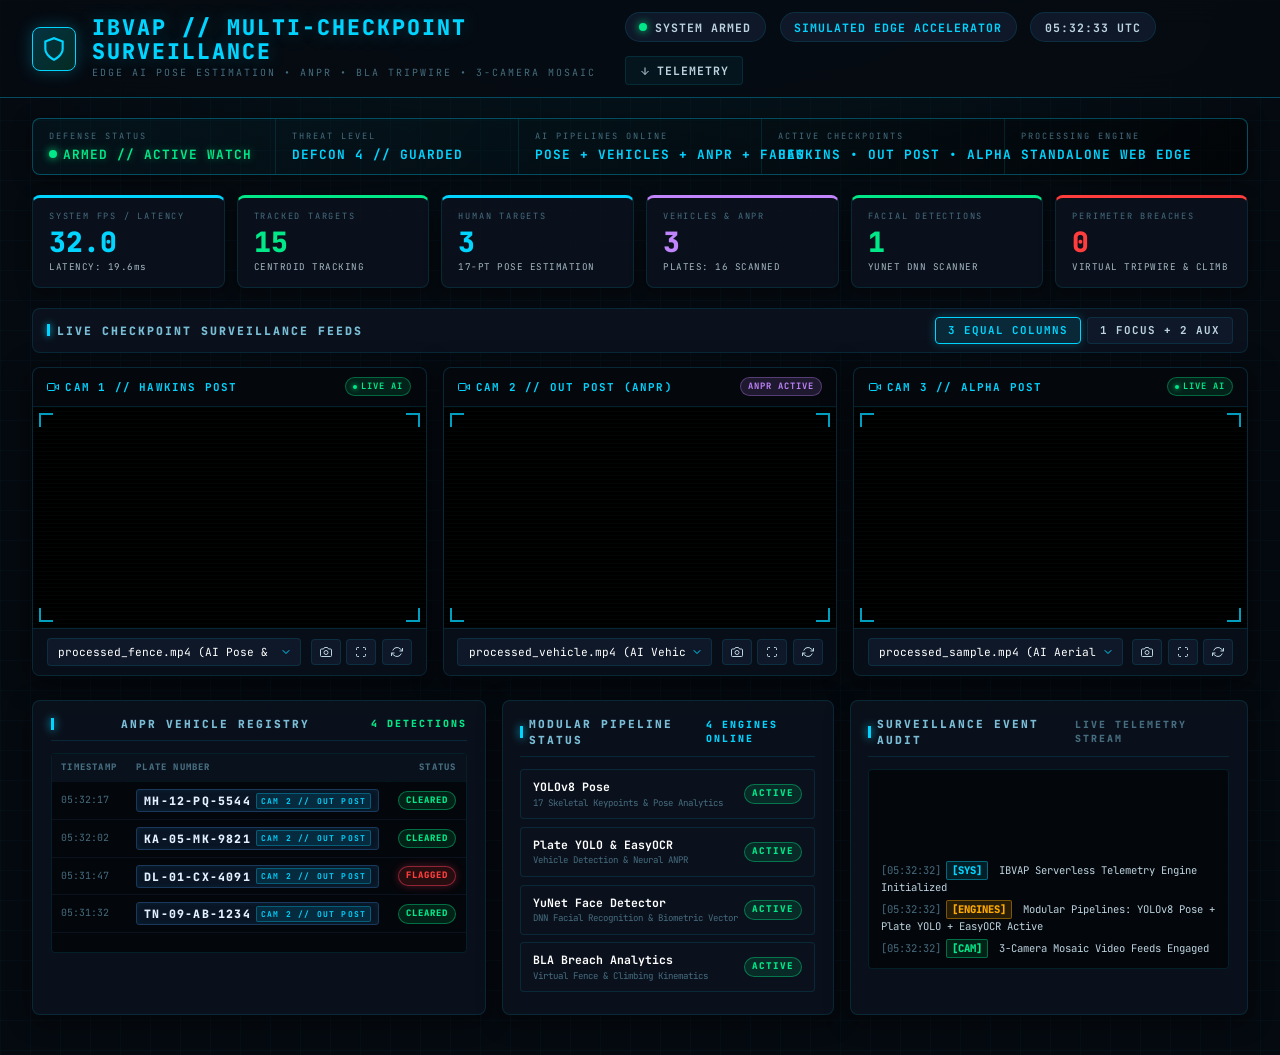
==== commit dba5e9d9: "Add process_and_save.py and update dashboard with pre-rendered AI GPU detections (Pose, ANPR, Skelet" ====
--- a/index.html
+++ b/index.html
@@ -130,21 +130,21 @@
             <svg width="12" height="12" viewBox="0 0 24 24" fill="none" stroke="currentColor" stroke-width="2"><path d="M23 7l-7 5 7 5V7z"></path><rect x="1" y="5" width="15" height="14" rx="2" ry="2"></rect></svg>
             <span>CAM 1 // HAWKINS POST</span>
           </div>
-          <span class="bdg bdg-live">LIVE</span>
+          <span class="bdg bdg-live">LIVE AI</span>
         </div>
 
         <div class="cam-viewport" id="viewportCam1">
-          <video id="videoCam1" autoplay muted loop playsinline preload="auto" src="fence.mp4?v=2"></video>
+          <video id="videoCam1" autoplay muted loop playsinline preload="auto" src="processed_fence.mp4"></video>
           <canvas class="ai-overlay" id="overlayCam1"></canvas>
           <div class="corner-brackets"></div>
         </div>
 
         <div class="cam-foot">
           <select class="cam-src-select" id="selectCam1" onchange="changeVideoSource('videoCam1', 'selectCam1', 'CAM 1')">
-            <option value="fence.mp4?v=2" selected>fence.mp4 (Fence Perimeter)</option>
-            <option value="fence1.mp4?v=2">fence1.mp4 (Perimeter Alt)</option>
-            <option value="vehicle.mp4?v=2">vehicle.mp4 (Checkpoint Lane)</option>
-            <option value="sample.mp4?v=2">sample.mp4 (Aerial Patrol)</option>
+            <option value="processed_fence.mp4" selected>processed_fence.mp4 (AI Pose & Tripwire)</option>
+            <option value="fence.mp4">fence.mp4 (Raw Feed)</option>
+            <option value="processed_vehicle.mp4">processed_vehicle.mp4 (AI Checkpoint)</option>
+            <option value="processed_sample.mp4">processed_sample.mp4 (AI Aerial)</option>
           </select>
           <div class="cam-actions">
             <button class="btn-icon" onclick="snapshotVideo('videoCam1', 'CAM1_HAWKINS')" title="Capture Snapshot">
@@ -171,17 +171,17 @@
         </div>
 
         <div class="cam-viewport" id="viewportCam2">
-          <video id="videoCam2" autoplay muted loop playsinline preload="auto" src="vehicle.mp4?v=2"></video>
+          <video id="videoCam2" autoplay muted loop playsinline preload="auto" src="processed_vehicle.mp4"></video>
           <canvas class="ai-overlay" id="overlayCam2"></canvas>
           <div class="corner-brackets"></div>
         </div>
 
         <div class="cam-foot">
           <select class="cam-src-select" id="selectCam2" onchange="changeVideoSource('videoCam2', 'selectCam2', 'CAM 2')">
-            <option value="vehicle.mp4?v=2" selected>vehicle.mp4 (Vehicle Checkpoint)</option>
-            <option value="fence.mp4?v=2">fence.mp4 (Fence Perimeter)</option>
-            <option value="sample.mp4?v=2">sample.mp4 (Aerial Patrol)</option>
-            <option value="fence1.mp4?v=2">fence1.mp4 (Perimeter Alt)</option>
+            <option value="processed_vehicle.mp4" selected>processed_vehicle.mp4 (AI Vehicle & ANPR)</option>
+            <option value="vehicle.mp4">vehicle.mp4 (Raw Feed)</option>
+            <option value="processed_fence.mp4">processed_fence.mp4 (AI Fence)</option>
+            <option value="processed_sample.mp4">processed_sample.mp4 (AI Aerial)</option>
           </select>
           <div class="cam-actions">
             <button class="btn-icon" onclick="snapshotVideo('videoCam2', 'CAM2_OUTPOST')" title="Capture Snapshot">
@@ -204,21 +204,21 @@
             <svg width="12" height="12" viewBox="0 0 24 24" fill="none" stroke="currentColor" stroke-width="2"><path d="M23 7l-7 5 7 5V7z"></path><rect x="1" y="5" width="15" height="14" rx="2" ry="2"></rect></svg>
             <span>CAM 3 // ALPHA POST</span>
           </div>
-          <span class="bdg bdg-live">LIVE</span>
+          <span class="bdg bdg-live">LIVE AI</span>
         </div>
 
         <div class="cam-viewport" id="viewportCam3">
-          <video id="videoCam3" autoplay muted loop playsinline preload="auto" src="sample.mp4?v=2"></video>
+          <video id="videoCam3" autoplay muted loop playsinline preload="auto" src="processed_sample.mp4"></video>
           <canvas class="ai-overlay" id="overlayCam3"></canvas>
           <div class="corner-brackets"></div>
         </div>
 
         <div class="cam-foot">
           <select class="cam-src-select" id="selectCam3" onchange="changeVideoSource('videoCam3', 'selectCam3', 'CAM 3')">
-            <option value="sample.mp4?v=2" selected>sample.mp4 (Aerial Patrol)</option>
-            <option value="sample2.mp4?v=2">sample2.mp4 (Sector Sweep Alt)</option>
-            <option value="fence.mp4?v=2">fence.mp4 (Fence Perimeter)</option>
-            <option value="vehicle.mp4?v=2">vehicle.mp4 (Checkpoint Lane)</option>
+            <option value="processed_sample.mp4" selected>processed_sample.mp4 (AI Aerial & Patrol)</option>
+            <option value="sample.mp4">sample.mp4 (Raw Feed)</option>
+            <option value="processed_fence.mp4">processed_fence.mp4 (AI Fence)</option>
+            <option value="processed_vehicle.mp4">processed_vehicle.mp4 (AI Checkpoint)</option>
           </select>
           <div class="cam-actions">
             <button class="btn-icon" onclick="snapshotVideo('videoCam3', 'CAM3_ALPHA')" title="Capture Snapshot">
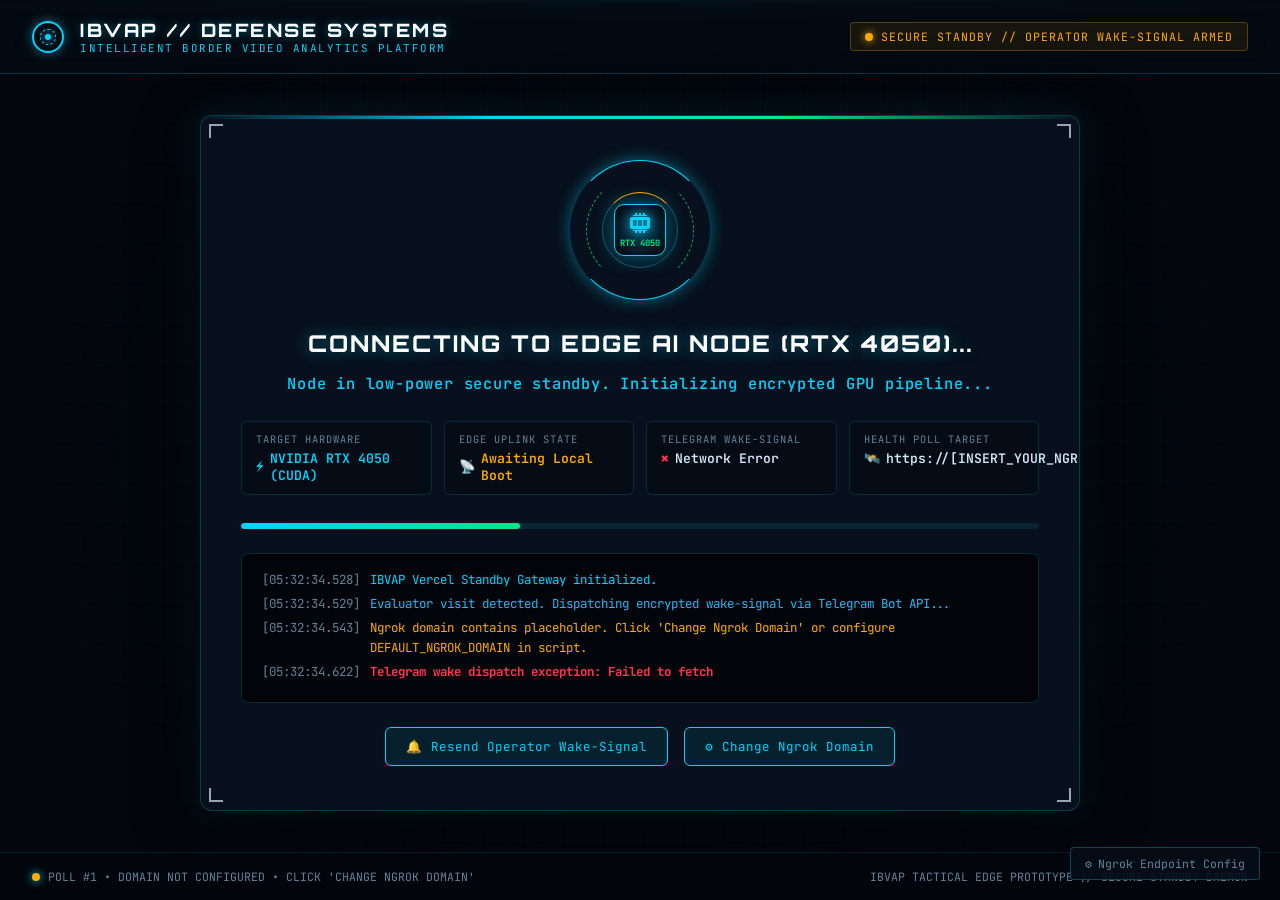
==== commit 7b565c53: "feat: add Vercel standby frontend with Telegram alert and /api/health endpoint" ====
--- a/index.html
+++ b/index.html
@@ -3,324 +3,1111 @@
 <head>
   <meta charset="UTF-8" />
   <meta name="viewport" content="width=device-width, initial-scale=1.0" />
-  <title>IBVAP - Intelligent Border Video Analytics Platform</title>
-
-  <!-- Typography: Google Fonts (Inter, JetBrains Mono, Outfit) -->
+  <title>IBVAP // Standby - Connecting to Edge AI Node (RTX 4050)</title>
+  <meta name="description" content="Intelligent Border Video Analytics Platform (IBVAP) Edge Node Standby Gateway. Automated GPU Node Awakening & Live Dashboard Handshake." />
+
+  <!-- Google Fonts: Orbitron, JetBrains Mono, Inter -->
   <link rel="preconnect" href="https://fonts.googleapis.com" />
   <link rel="preconnect" href="https://fonts.gstatic.com" crossorigin />
-  <link href="https://fonts.googleapis.com/css2?family=Inter:wght@300;400;500;600;700&family=JetBrains+Mono:wght@400;600;700;800&family=Outfit:wght@600;700;800&display=swap" rel="stylesheet" />
-
-  <!-- Tactical Cyber CSS Stylesheet -->
-  <link rel="stylesheet" href="styles.css" />
+  <link href="https://fonts.googleapis.com/css2?family=Inter:wght@300;400;500;600;700&family=JetBrains+Mono:ital,wght@0,300;0,400;0,600;0,700;1,400&family=Orbitron:wght@600;700;800;900&display=swap" rel="stylesheet" />
+
+  <style>
+    :root {
+      --bg-deep: #03070d;
+      --bg-surface: #070e18;
+      --bg-card: rgba(10, 20, 34, 0.78);
+      --bg-card-border: rgba(0, 212, 255, 0.22);
+      
+      --cyan-core: #00d4ff;
+      --cyan-glow: rgba(0, 212, 255, 0.45);
+      --cyan-dim: rgba(0, 212, 255, 0.12);
+
+      --emerald-core: #00e887;
+      --emerald-glow: rgba(0, 232, 135, 0.5);
+      --emerald-dim: rgba(0, 232, 135, 0.12);
+
+      --amber-core: #ffaa00;
+      --amber-glow: rgba(255, 170, 0, 0.4);
+      --amber-dim: rgba(255, 170, 0, 0.12);
+
+      --red-core: #ff334b;
+      --red-glow: rgba(255, 51, 75, 0.4);
+
+      --text-main: #d3e7f5;
+      --text-dim: #648299;
+      --text-highlight: #ffffff;
+
+      --font-display: 'Orbitron', -apple-system, sans-serif;
+      --font-mono: 'JetBrains Mono', monospace;
+      --font-body: 'Inter', -apple-system, sans-serif;
+    }
+
+    * {
+      box-sizing: border-box;
+      margin: 0;
+      padding: 0;
+    }
+
+    body {
+      background-color: var(--bg-deep);
+      color: var(--text-main);
+      font-family: var(--font-body);
+      min-height: 100vh;
+      overflow-x: hidden;
+      display: flex;
+      flex-direction: column;
+      justify-content: space-between;
+      position: relative;
+    }
+
+    /* Tactical Background Matrix Grid & Radial Scan */
+    .bg-grid {
+      position: fixed;
+      inset: 0;
+      background-image: 
+        linear-gradient(to right, rgba(0, 212, 255, 0.04) 1px, transparent 1px),
+        linear-gradient(to bottom, rgba(0, 212, 255, 0.04) 1px, transparent 1px);
+      background-size: 40px 40px;
+      pointer-events: none;
+      z-index: 0;
+    }
+
+    .bg-vignette {
+      position: fixed;
+      inset: 0;
+      background: radial-gradient(circle at center, transparent 20%, #03070d 85%);
+      pointer-events: none;
+      z-index: 1;
+    }
+
+    .scanline {
+      position: fixed;
+      top: 0;
+      left: 0;
+      width: 100%;
+      height: 3px;
+      background: linear-gradient(90deg, transparent, var(--cyan-core), transparent);
+      opacity: 0.6;
+      box-shadow: 0 0 16px var(--cyan-core);
+      animation: scanline 7s ease-in-out infinite;
+      pointer-events: none;
+      z-index: 2;
+    }
+
+    @keyframes scanline {
+      0% { top: -5%; opacity: 0; }
+      15% { opacity: 0.6; }
+      85% { opacity: 0.6; }
+      100% { top: 105%; opacity: 0; }
+    }
+
+    /* Top Military Header */
+    header {
+      position: relative;
+      z-index: 10;
+      display: flex;
+      align-items: center;
+      justify-content: space-between;
+      padding: 18px 32px;
+      border-bottom: 1px solid var(--bg-card-border);
+      background: rgba(4, 10, 18, 0.85);
+      backdrop-filter: blur(12px);
+    }
+
+    .brand-cluster {
+      display: flex;
+      align-items: center;
+      gap: 16px;
+    }
+
+    .radar-icon {
+      width: 32px;
+      height: 32px;
+      border: 2px solid var(--cyan-core);
+      border-radius: 50%;
+      position: relative;
+      display: flex;
+      align-items: center;
+      justify-content: center;
+      box-shadow: 0 0 12px var(--cyan-glow);
+    }
+
+    .radar-icon::before {
+      content: '';
+      position: absolute;
+      width: 14px;
+      height: 14px;
+      border-radius: 50%;
+      border: 1px dashed var(--cyan-core);
+      animation: spin 6s linear infinite;
+    }
+
+    .radar-icon::after {
+      content: '';
+      width: 6px;
+      height: 6px;
+      background: var(--cyan-core);
+      border-radius: 50%;
+      box-shadow: 0 0 8px var(--cyan-core);
+    }
+
+    @keyframes spin {
+      from { transform: rotate(0deg); }
+      to { transform: rotate(360deg); }
+    }
+
+    .brand-title {
+      font-family: var(--font-display);
+      font-size: 1.15rem;
+      letter-spacing: 2.5px;
+      font-weight: 800;
+      color: var(--text-highlight);
+      text-shadow: 0 0 10px var(--cyan-glow);
+    }
+
+    .brand-sub {
+      font-family: var(--font-mono);
+      font-size: 0.68rem;
+      letter-spacing: 1.5px;
+      color: var(--cyan-core);
+    }
+
+    .security-badge {
+      display: flex;
+      align-items: center;
+      gap: 8px;
+      background: rgba(255, 170, 0, 0.08);
+      border: 1px solid rgba(255, 170, 0, 0.28);
+      padding: 6px 14px;
+      border-radius: 4px;
+      font-family: var(--font-mono);
+      font-size: 0.72rem;
+      letter-spacing: 1px;
+      color: var(--amber-core);
+    }
+
+    .pulsing-amber-dot {
+      width: 8px;
+      height: 8px;
+      background: var(--amber-core);
+      border-radius: 50%;
+      box-shadow: 0 0 8px var(--amber-core);
+      animation: pulse-dot 1.8s ease-in-out infinite;
+    }
+
+    @keyframes pulse-dot {
+      0%, 100% { transform: scale(1); opacity: 1; }
+      50% { transform: scale(1.4); opacity: 0.4; }
+    }
+
+    /* Main Center Container */
+    main {
+      position: relative;
+      z-index: 10;
+      flex: 1;
+      display: flex;
+      align-items: center;
+      justify-content: center;
+      padding: 32px 20px;
+    }
+
+    .standby-card {
+      width: 100%;
+      max-width: 880px;
+      background: var(--bg-card);
+      backdrop-filter: blur(20px);
+      border: 1px solid var(--bg-card-border);
+      border-radius: 12px;
+      box-shadow: 0 20px 60px rgba(0, 0, 0, 0.7), 0 0 35px rgba(0, 212, 255, 0.12);
+      padding: 44px 40px;
+      display: flex;
+      flex-direction: column;
+      align-items: center;
+      text-align: center;
+      position: relative;
+      overflow: hidden;
+      transition: all 0.5s cubic-bezier(0.16, 1, 0.3, 1);
+    }
+
+    .standby-card::before {
+      content: '';
+      position: absolute;
+      top: 0;
+      left: 0;
+      width: 100%;
+      height: 3px;
+      background: linear-gradient(90deg, transparent, var(--cyan-core), var(--emerald-core), transparent);
+    }
+
+    /* Corner Sci-Fi Bracket Accents */
+    .corner-accent {
+      position: absolute;
+      width: 14px;
+      height: 14px;
+      border-color: var(--cyan-core);
+      pointer-events: none;
+      opacity: 0.7;
+    }
+    .corner-tl { top: 8px; left: 8px; border-top: 2px solid; border-left: 2px solid; }
+    .corner-tr { top: 8px; right: 8px; border-top: 2px solid; border-right: 2px solid; }
+    .corner-bl { bottom: 8px; left: 8px; border-bottom: 2px solid; border-left: 2px solid; }
+    .corner-br { bottom: 8px; right: 8px; border-bottom: 2px solid; border-right: 2px solid; }
+
+    /* Orbital GPU Scanner */
+    .scanner-hub {
+      width: 140px;
+      height: 140px;
+      position: relative;
+      margin-bottom: 28px;
+      display: flex;
+      align-items: center;
+      justify-content: center;
+    }
+
+    .ring {
+      position: absolute;
+      border-radius: 50%;
+      border: 1px solid transparent;
+      box-sizing: border-box;
+    }
+
+    .ring-outer {
+      inset: 0;
+      border-top-color: var(--cyan-core);
+      border-bottom-color: var(--cyan-core);
+      animation: spin 7s cubic-bezier(0.4, 0, 0.2, 1) infinite;
+      box-shadow: 0 0 16px var(--cyan-glow);
+    }
+
+    .ring-mid {
+      inset: 16px;
+      border-left-color: rgba(0, 232, 135, 0.7);
+      border-right-color: rgba(0, 232, 135, 0.7);
+      border-style: dashed;
+      animation: spin-reverse 9s linear infinite;
+    }
+
+    .ring-inner {
+      inset: 32px;
+      border: 1px solid rgba(0, 212, 255, 0.35);
+      border-top-color: var(--amber-core);
+      animation: spin 4s linear infinite;
+    }
+
+    .gpu-core {
+      width: 52px;
+      height: 52px;
+      background: radial-gradient(circle, rgba(0, 212, 255, 0.25) 0%, rgba(7, 14, 24, 0.9) 80%);
+      border: 1px solid var(--cyan-core);
+      border-radius: 10px;
+      display: flex;
+      flex-direction: column;
+      align-items: center;
+      justify-content: center;
+      box-shadow: 0 0 20px var(--cyan-glow);
+      transition: all 0.4s ease;
+    }
+
+    .gpu-icon-svg {
+      width: 24px;
+      height: 24px;
+      fill: var(--cyan-core);
+      filter: drop-shadow(0 0 6px var(--cyan-core));
+    }
+
+    .gpu-sub {
+      font-family: var(--font-mono);
+      font-size: 0.55rem;
+      color: var(--emerald-core);
+      font-weight: 700;
+      margin-top: 2px;
+    }
+
+    @keyframes spin-reverse {
+      from { transform: rotate(360deg); }
+      to { transform: rotate(0deg); }
+    }
+
+    /* Primary Headings Required by User */
+    .primary-title {
+      font-family: var(--font-display);
+      font-size: 1.45rem;
+      font-weight: 800;
+      letter-spacing: 2px;
+      color: var(--text-highlight);
+      margin-bottom: 12px;
+      text-transform: uppercase;
+      text-shadow: 0 0 16px var(--cyan-glow);
+      line-height: 1.35;
+    }
+
+    .secondary-subtitle {
+      font-family: var(--font-mono);
+      font-size: 0.96rem;
+      color: var(--cyan-core);
+      letter-spacing: 0.8px;
+      margin-bottom: 26px;
+      font-weight: 500;
+      line-height: 1.5;
+    }
+
+    /* Spec & Telemetry Pills */
+    .specs-grid {
+      display: grid;
+      grid-template-columns: repeat(auto-fit, minmax(180px, 1fr));
+      gap: 12px;
+      width: 100%;
+      margin-bottom: 28px;
+    }
+
+    .spec-item {
+      background: rgba(5, 12, 22, 0.7);
+      border: 1px solid rgba(0, 212, 255, 0.16);
+      border-radius: 6px;
+      padding: 10px 14px;
+      text-align: left;
+    }
+
+    .spec-label {
+      font-family: var(--font-mono);
+      font-size: 0.65rem;
+      color: var(--text-dim);
+      letter-spacing: 1px;
+      text-transform: uppercase;
+      margin-bottom: 4px;
+    }
+
+    .spec-val {
+      font-family: var(--font-mono);
+      font-size: 0.82rem;
+      font-weight: 600;
+      color: var(--text-main);
+      display: flex;
+      align-items: center;
+      gap: 6px;
+    }
+
+    .val-active {
+      color: var(--cyan-core);
+    }
+    
+    .val-wake {
+      color: var(--amber-core);
+    }
+
+    .val-online {
+      color: var(--emerald-core);
+    }
+
+    /* Live Progress Pipeline */
+    .progress-wrapper {
+      width: 100%;
+      margin-bottom: 24px;
+    }
+
+    .progress-bar-bg {
+      width: 100%;
+      height: 6px;
+      background: rgba(0, 212, 255, 0.1);
+      border-radius: 3px;
+      overflow: hidden;
+      position: relative;
+    }
+
+    .progress-bar-fill {
+      position: absolute;
+      top: 0;
+      left: 0;
+      height: 100%;
+      width: 35%;
+      background: linear-gradient(90deg, var(--cyan-core), var(--emerald-core));
+      box-shadow: 0 0 12px var(--cyan-glow);
+      border-radius: 3px;
+      animation: indeterminate-flow 2.2s infinite ease-in-out;
+      transition: width 0.3s ease;
+    }
+
+    @keyframes indeterminate-flow {
+      0% { left: 0%; width: 15%; }
+      50% { left: 40%; width: 50%; }
+      100% { left: 95%; width: 10%; }
+    }
+
+    /* Terminal Console Output */
+    .terminal-console {
+      width: 100%;
+      background: #02060b;
+      border: 1px solid rgba(0, 212, 255, 0.18);
+      border-radius: 8px;
+      padding: 16px 20px;
+      text-align: left;
+      font-family: var(--font-mono);
+      font-size: 0.78rem;
+      line-height: 1.6;
+      max-height: 180px;
+      overflow-y: auto;
+      box-shadow: inset 0 0 15px rgba(0, 0, 0, 0.9);
+      margin-bottom: 24px;
+    }
+
+    .terminal-line {
+      display: flex;
+      gap: 10px;
+      margin-bottom: 4px;
+    }
+
+    .timestamp {
+      color: var(--text-dim);
+      user-select: none;
+    }
+
+    .tag-sys { color: var(--cyan-core); }
+    .tag-alert { color: var(--red-core); font-weight: 700; }
+    .tag-tg { color: #29b6f6; }
+    .tag-poll { color: var(--amber-core); }
+    .tag-success { color: var(--emerald-core); font-weight: 700; }
+
+    /* Success / Ready State Overrides */
+    .state-online .ring-outer {
+      border-color: var(--emerald-core);
+      box-shadow: 0 0 25px var(--emerald-glow);
+    }
+    .state-online .gpu-core {
+      border-color: var(--emerald-core);
+      box-shadow: 0 0 30px var(--emerald-glow);
+      background: radial-gradient(circle, rgba(0, 232, 135, 0.35) 0%, rgba(7, 14, 24, 0.9) 80%);
+    }
+    .state-online .gpu-icon-svg {
+      fill: var(--emerald-core);
+      filter: drop-shadow(0 0 8px var(--emerald-core));
+    }
+    .state-online .primary-title {
+      color: var(--emerald-core);
+      text-shadow: 0 0 20px var(--emerald-glow);
+    }
+    .state-online .progress-bar-fill {
+      width: 100% !important;
+      left: 0 !important;
+      background: var(--emerald-core) !important;
+      animation: none !important;
+      box-shadow: 0 0 20px var(--emerald-glow);
+    }
+
+    /* Fallback / Manual Action Bar */
+    .action-row {
+      display: flex;
+      align-items: center;
+      justify-content: center;
+      gap: 16px;
+      flex-wrap: wrap;
+      width: 100%;
+    }
+
+    .btn-action {
+      background: rgba(0, 212, 255, 0.08);
+      border: 1px solid var(--cyan-core);
+      color: var(--cyan-core);
+      font-family: var(--font-mono);
+      font-size: 0.78rem;
+      letter-spacing: 1px;
+      padding: 10px 20px;
+      border-radius: 6px;
+      cursor: pointer;
+      display: inline-flex;
+      align-items: center;
+      gap: 8px;
+      text-decoration: none;
+      transition: all 0.2s ease;
+    }
+
+    .btn-action:hover {
+      background: var(--cyan-core);
+      color: #03070d;
+      box-shadow: 0 0 16px var(--cyan-glow);
+    }
+
+    .btn-emerald {
+      border-color: var(--emerald-core);
+      color: var(--emerald-core);
+      background: rgba(0, 232, 135, 0.1);
+    }
+
+    .btn-emerald:hover {
+      background: var(--emerald-core);
+      color: #03070d;
+      box-shadow: 0 0 20px var(--emerald-glow);
+    }
+
+    /* Configuration Modal Drawer */
+    .config-trigger-btn {
+      position: fixed;
+      bottom: 20px;
+      right: 20px;
+      background: rgba(7, 14, 24, 0.9);
+      border: 1px solid rgba(0, 212, 255, 0.3);
+      color: var(--text-dim);
+      font-family: var(--font-mono);
+      font-size: 0.72rem;
+      padding: 8px 14px;
+      border-radius: 4px;
+      cursor: pointer;
+      z-index: 100;
+      display: flex;
+      align-items: center;
+      gap: 6px;
+      transition: all 0.2s;
+    }
+
+    .config-trigger-btn:hover {
+      color: var(--cyan-core);
+      border-color: var(--cyan-core);
+      box-shadow: 0 0 10px var(--cyan-glow);
+    }
+
+    .modal-overlay {
+      display: none;
+      position: fixed;
+      inset: 0;
+      background: rgba(2, 6, 11, 0.85);
+      backdrop-filter: blur(8px);
+      z-index: 999;
+      align-items: center;
+      justify-content: center;
+      padding: 20px;
+    }
+
+    .modal-overlay.active {
+      display: flex;
+    }
+
+    .config-box {
+      width: 100%;
+      max-width: 520px;
+      background: var(--bg-surface);
+      border: 1px solid var(--cyan-core);
+      border-radius: 8px;
+      padding: 28px;
+      box-shadow: 0 0 40px var(--cyan-glow);
+      font-family: var(--font-body);
+      text-align: left;
+    }
+
+    .config-box h3 {
+      font-family: var(--font-display);
+      font-size: 1.1rem;
+      color: var(--text-highlight);
+      margin-bottom: 8px;
+      letter-spacing: 1px;
+    }
+
+    .config-box p {
+      font-size: 0.85rem;
+      color: var(--text-dim);
+      margin-bottom: 20px;
+      line-height: 1.4;
+    }
+
+    .input-group {
+      margin-bottom: 16px;
+    }
+
+    .input-group label {
+      display: block;
+      font-family: var(--font-mono);
+      font-size: 0.72rem;
+      color: var(--cyan-core);
+      margin-bottom: 6px;
+      letter-spacing: 0.5px;
+    }
+
+    .input-group input {
+      width: 100%;
+      background: #02060b;
+      border: 1px solid rgba(0, 212, 255, 0.25);
+      border-radius: 4px;
+      padding: 10px 14px;
+      color: #fff;
+      font-family: var(--font-mono);
+      font-size: 0.84rem;
+      outline: none;
+    }
+
+    .input-group input:focus {
+      border-color: var(--cyan-core);
+      box-shadow: 0 0 10px var(--cyan-glow);
+    }
+
+    .modal-actions {
+      display: flex;
+      justify-content: flex-end;
+      gap: 12px;
+      margin-top: 24px;
+    }
+
+    /* Footer */
+    footer {
+      position: relative;
+      z-index: 10;
+      padding: 16px 32px;
+      border-top: 1px solid rgba(0, 212, 255, 0.1);
+      display: flex;
+      align-items: center;
+      justify-content: space-between;
+      font-family: var(--font-mono);
+      font-size: 0.72rem;
+      color: var(--text-dim);
+      background: rgba(3, 7, 13, 0.9);
+    }
+
+    .footer-status {
+      display: flex;
+      align-items: center;
+      gap: 8px;
+    }
+
+    .ping-pulse {
+      width: 8px;
+      height: 8px;
+      border-radius: 50%;
+      background: var(--cyan-core);
+      box-shadow: 0 0 8px var(--cyan-core);
+    }
+
+    @media (max-width: 768px) {
+      header { padding: 14px 18px; }
+      .security-badge { display: none; }
+      .standby-card { padding: 30px 18px; }
+      .primary-title { font-size: 1.15rem; }
+      .secondary-subtitle { font-size: 0.85rem; }
+      .specs-grid { grid-template-columns: 1fr; }
+      footer { flex-direction: column; gap: 8px; text-align: center; }
+    }
+  </style>
 </head>
 <body>
 
-  <!-- Top Tactical Navigation Header -->
+  <!-- Background Decorative Cyber Canvas -->
+  <div class="bg-grid"></div>
+  <div class="bg-vignette"></div>
+  <div class="scanline"></div>
+
+  <!-- Header -->
   <header>
-    <div class="brand-section">
-      <div class="brand-shield">
-        <svg viewBox="0 0 24 24"><path d="M12 22s8-4 8-10V5l-8-3-8 3v7c0 6 8 10 8 10z"></path></svg>
-      </div>
+    <div class="brand-cluster">
+      <div class="radar-icon"></div>
       <div>
-        <div class="brand-title">IBVAP // MULTI-CHECKPOINT SURVEILLANCE</div>
-        <div class="brand-sub">EDGE AI POSE ESTIMATION • ANPR • BLA TRIPWIRE • 3-CAMERA MOSAIC</div>
+        <div class="brand-title">IBVAP // DEFENSE SYSTEMS</div>
+        <div class="brand-sub">INTELLIGENT BORDER VIDEO ANALYTICS PLATFORM</div>
       </div>
     </div>
-
-    <div class="header-chips">
-      <div class="t-chip">
-        <div class="dot-live"></div>
-        <span id="defenseStatusHeader">SYSTEM ARMED</span>
-      </div>
-
-      <div class="t-chip">
-        <span style="color: var(--ac);" id="gpuBadgeHeader">SIMULATED EDGE ACCELERATOR</span>
-      </div>
-
-      <div class="t-chip" id="clockDisplay">
-        --:--:-- UTC
-      </div>
-
-      <button class="btn-hdr" onclick="window.scrollTo({top: document.body.scrollHeight, behavior: 'smooth'})">
-        <svg width="12" height="12" viewBox="0 0 24 24" fill="none" stroke="currentColor" stroke-width="2"><line x1="12" y1="5" x2="12" y2="19"></line><polyline points="19 12 12 19 5 12"></polyline></svg>
-        Telemetry
-      </button>
+    <div class="security-badge">
+      <div class="pulsing-amber-dot"></div>
+      <span>SECURE STANDBY // OPERATOR WAKE-SIGNAL ARMED</span>
     </div>
   </header>
 
-  <!-- Main Container -->
-  <div class="container">
-
-    <!-- Tactical Command Bar -->
-    <div class="cmd-bar">
-      <div class="cmd-item">
-        <span class="cmd-lbl">DEFENSE STATUS</span>
-        <span class="cmd-val armed" id="cmdDefenseStatus">
-          <span class="dot-live"></span> ARMED // ACTIVE WATCH
-        </span>
+  <!-- Main Hero Card -->
+  <main>
+    <div class="standby-card" id="mainCard">
+      <!-- Sci-Fi Corner Brackets -->
+      <div class="corner-accent corner-tl"></div>
+      <div class="corner-accent corner-tr"></div>
+      <div class="corner-accent corner-bl"></div>
+      <div class="corner-accent corner-br"></div>
+
+      <!-- Orbital Scanner Hub -->
+      <div class="scanner-hub">
+        <div class="ring ring-outer"></div>
+        <div class="ring ring-mid"></div>
+        <div class="ring ring-inner"></div>
+        <div class="gpu-core" id="gpuCoreIcon">
+          <svg class="gpu-icon-svg" viewBox="0 0 24 24">
+            <path d="M4 6h16a2 2 0 0 1 2 2v8a2 2 0 0 1-2 2H4a2 2 0 0 1-2-2V8a2 2 0 0 1 2-2zm2 3a1 1 0 0 0-1 1v4a1 1 0 0 0 1 1h2a1 1 0 0 0 1-1v-4a1 1 0 0 0-1-1H6zm5 0a1 1 0 0 0-1 1v4a1 1 0 0 0 1 1h2a1 1 0 0 0 1-1v-4a1 1 0 0 0-1-1h-2zm5 0a1 1 0 0 0-1 1v4a1 1 0 0 0 1 1h2a1 1 0 0 0 1-1v-4a1 1 0 0 0-1-1h-2zM7 2v2H5v1h14V4h-2V2h-2v2h-2V2h-2v2H9V2H7zm0 18v2h2v-2h2v2h2v-2h2v2h2v-2h2v-1H5v1h2z"/>
+          </svg>
+          <div class="gpu-sub">RTX 4050</div>
+        </div>
       </div>
-      <div class="cmd-item">
-        <span class="cmd-lbl">THREAT LEVEL</span>
-        <span class="cmd-val" id="cmdThreatLevel">DEFCON 4 // GUARDED</span>
-      </div>
-      <div class="cmd-item">
-        <span class="cmd-lbl">AI PIPELINES ONLINE</span>
-        <span class="cmd-val">POSE + VEHICLES + ANPR + FACES</span>
-      </div>
-      <div class="cmd-item">
-        <span class="cmd-lbl">ACTIVE CHECKPOINTS</span>
-        <span class="cmd-val">HAWKINS • OUT POST • ALPHA</span>
-      </div>
-      <div class="cmd-item">
-        <span class="cmd-lbl">PROCESSING ENGINE</span>
-        <span class="cmd-val" id="cmdGpuName">STANDALONE WEB EDGE</span>
-      </div>
-    </div>
-
-    <!-- 6-Item Tactical Stats Grid -->
-    <div class="stats-grid">
-      <div class="scard">
-        <div class="scard-lbl">SYSTEM FPS / LATENCY</div>
-        <div class="scard-num" id="statFps">30.2</div>
-        <div class="scard-sub" id="statLatency">LATENCY: 16.4ms</div>
-      </div>
-      <div class="scard g">
-        <div class="scard-lbl">TRACKED TARGETS</div>
-        <div class="scard-num" id="statTargets">14</div>
-        <div class="scard-sub">CENTROID TRACKING</div>
-      </div>
-      <div class="scard">
-        <div class="scard-lbl">HUMAN TARGETS</div>
-        <div class="scard-num" id="statPersons">5</div>
-        <div class="scard-sub">17-PT POSE ESTIMATION</div>
-      </div>
-      <div class="scard p">
-        <div class="scard-lbl">VEHICLES & ANPR</div>
-        <div class="scard-num" id="statVehicles">3</div>
-        <div class="scard-sub" id="statPlates">PLATES: 16 SCANNED</div>
-      </div>
-      <div class="scard g">
-        <div class="scard-lbl">FACIAL DETECTIONS</div>
-        <div class="scard-num" id="statFaces">2</div>
-        <div class="scard-sub">YUNET DNN SCANNER</div>
-      </div>
-      <div class="scard r">
-        <div class="scard-lbl">PERIMETER BREACHES</div>
-        <div class="scard-num" id="statBreaches">0</div>
-        <div class="scard-sub" id="statBreachSub">VIRTUAL TRIPWIRE & CLIMB</div>
-      </div>
-    </div>
-
-    <!-- Camera Layout Bar -->
-    <div class="layout-bar">
-      <div class="sec-hd">Live Checkpoint Surveillance Feeds</div>
-      <div class="layout-btns">
-        <button class="btn-layout active" id="btnLayout3Col">3 Equal Columns</button>
-        <button class="btn-layout" id="btnLayoutFocus">1 Focus + 2 Aux</button>
-      </div>
-    </div>
-
-    <!-- 3-Camera Mosaic Grid with HTML5 <video> Feeds -->
-    <div class="camera-grid layout-3col" id="cameraContainer">
-
-      <!-- CAMERA 1: HAWKINS POST (Perimeter Fence & Virtual Tripwire) -->
-      <div class="cam-card" id="cardCam1">
-        <div class="cam-head">
-          <div class="cam-name">
-            <svg width="12" height="12" viewBox="0 0 24 24" fill="none" stroke="currentColor" stroke-width="2"><path d="M23 7l-7 5 7 5V7z"></path><rect x="1" y="5" width="15" height="14" rx="2" ry="2"></rect></svg>
-            <span>CAM 1 // HAWKINS POST</span>
+
+      <!-- Mandatory UI Labels -->
+      <h1 class="primary-title" id="statusTitle">
+        CONNECTING TO EDGE AI NODE (RTX 4050)...
+      </h1>
+      <p class="secondary-subtitle" id="statusSubtitle">
+        Node in low-power secure standby. Initializing encrypted GPU pipeline...
+      </p>
+
+      <!-- Hardware Telemetry Matrix -->
+      <div class="specs-grid">
+        <div class="spec-item">
+          <div class="spec-label">Target Hardware</div>
+          <div class="spec-val val-active">
+            <span>⚡</span> NVIDIA RTX 4050 (CUDA)
           </div>
-          <span class="bdg bdg-live">LIVE AI</span>
         </div>
-
-        <div class="cam-viewport" id="viewportCam1">
-          <video id="videoCam1" autoplay muted loop playsinline preload="auto" src="processed_fence.mp4"></video>
-          <canvas class="ai-overlay" id="overlayCam1"></canvas>
-          <div class="corner-brackets"></div>
+        <div class="spec-item">
+          <div class="spec-label">Edge Uplink State</div>
+          <div class="spec-val val-wake" id="uplinkState">
+            <span>📡</span> Awaiting Local Boot
+          </div>
         </div>
-
-        <div class="cam-foot">
-          <select class="cam-src-select" id="selectCam1" onchange="changeVideoSource('videoCam1', 'selectCam1', 'CAM 1')">
-            <option value="processed_fence.mp4" selected>processed_fence.mp4 (AI Pose & Tripwire)</option>
-            <option value="fence.mp4">fence.mp4 (Raw Feed)</option>
-            <option value="processed_vehicle.mp4">processed_vehicle.mp4 (AI Checkpoint)</option>
-            <option value="processed_sample.mp4">processed_sample.mp4 (AI Aerial)</option>
-          </select>
-          <div class="cam-actions">
-            <button class="btn-icon" onclick="snapshotVideo('videoCam1', 'CAM1_HAWKINS')" title="Capture Snapshot">
-              <svg width="12" height="12" viewBox="0 0 24 24" fill="none" stroke="currentColor" stroke-width="2"><path d="M23 19a2 2 0 0 1-2 2H3a2 2 0 0 1-2-2V8a2 2 0 0 1 2-2h4l2-3h6l2 3h4a2 2 0 0 1 2 2z"></path><circle cx="12" cy="13" r="4"></circle></svg>
-            </button>
-            <button class="btn-icon" onclick="toggleFullscreen('viewportCam1')" title="Toggle Fullscreen">
-              <svg width="12" height="12" viewBox="0 0 24 24" fill="none" stroke="currentColor" stroke-width="2"><path d="M8 3H5a2 2 0 0 0-2 2v3m18 0V5a2 2 0 0 0-2-2h-3m0 18h3a2 2 0 0 0 2-2v-3M3 16v3a2 2 0 0 0 2 2h3"></path></svg>
-            </button>
-            <button class="btn-icon" onclick="reloadVideo('videoCam1', 'CAM 1')" title="Restart Feed">
-              <svg width="12" height="12" viewBox="0 0 24 24" fill="none" stroke="currentColor" stroke-width="2"><polyline points="23 4 23 10 17 10"></polyline><polyline points="1 20 1 14 7 14"></polyline><path d="M3.51 9a9 9 0 0 1 14.85-3.36L23 10M1 14l4.64 4.36A9 9 0 0 0 20.49 15"></path></svg>
-            </button>
+        <div class="spec-item">
+          <div class="spec-label">Telegram Wake-Signal</div>
+          <div class="spec-val" id="telegramBadge">
+            <span>⏳</span> Dispatching...
+          </div>
+        </div>
+        <div class="spec-item">
+          <div class="spec-label">Health Poll Target</div>
+          <div class="spec-val" id="healthDomainDisplay" title="/api/health">
+            <span>🛰️</span> Connecting...
           </div>
         </div>
       </div>
 
-      <!-- CAMERA 2: OUT POST (ANPR & Vehicle Checkpoint) -->
-      <div class="cam-card" id="cardCam2">
-        <div class="cam-head">
-          <div class="cam-name">
-            <svg width="12" height="12" viewBox="0 0 24 24" fill="none" stroke="currentColor" stroke-width="2"><path d="M23 7l-7 5 7 5V7z"></path><rect x="1" y="5" width="15" height="14" rx="2" ry="2"></rect></svg>
-            <span>CAM 2 // OUT POST (ANPR)</span>
-          </div>
-          <span class="bdg bdg-anpr">ANPR ACTIVE</span>
-        </div>
-
-        <div class="cam-viewport" id="viewportCam2">
-          <video id="videoCam2" autoplay muted loop playsinline preload="auto" src="processed_vehicle.mp4"></video>
-          <canvas class="ai-overlay" id="overlayCam2"></canvas>
-          <div class="corner-brackets"></div>
-        </div>
-
-        <div class="cam-foot">
-          <select class="cam-src-select" id="selectCam2" onchange="changeVideoSource('videoCam2', 'selectCam2', 'CAM 2')">
-            <option value="processed_vehicle.mp4" selected>processed_vehicle.mp4 (AI Vehicle & ANPR)</option>
-            <option value="vehicle.mp4">vehicle.mp4 (Raw Feed)</option>
-            <option value="processed_fence.mp4">processed_fence.mp4 (AI Fence)</option>
-            <option value="processed_sample.mp4">processed_sample.mp4 (AI Aerial)</option>
-          </select>
-          <div class="cam-actions">
-            <button class="btn-icon" onclick="snapshotVideo('videoCam2', 'CAM2_OUTPOST')" title="Capture Snapshot">
-              <svg width="12" height="12" viewBox="0 0 24 24" fill="none" stroke="currentColor" stroke-width="2"><path d="M23 19a2 2 0 0 1-2 2H3a2 2 0 0 1-2-2V8a2 2 0 0 1 2-2h4l2-3h6l2 3h4a2 2 0 0 1 2 2z"></path><circle cx="12" cy="13" r="4"></circle></svg>
-            </button>
-            <button class="btn-icon" onclick="toggleFullscreen('viewportCam2')" title="Toggle Fullscreen">
-              <svg width="12" height="12" viewBox="0 0 24 24" fill="none" stroke="currentColor" stroke-width="2"><path d="M8 3H5a2 2 0 0 0-2 2v3m18 0V5a2 2 0 0 0-2-2h-3m0 18h3a2 2 0 0 0 2-2v-3M3 16v3a2 2 0 0 0 2 2h3"></path></svg>
-            </button>
-            <button class="btn-icon" onclick="reloadVideo('videoCam2', 'CAM 2')" title="Restart Feed">
-              <svg width="12" height="12" viewBox="0 0 24 24" fill="none" stroke="currentColor" stroke-width="2"><polyline points="23 4 23 10 17 10"></polyline><polyline points="1 20 1 14 7 14"></polyline><path d="M3.51 9a9 9 0 0 1 14.85-3.36L23 10M1 14l4.64 4.36A9 9 0 0 0 20.49 15"></path></svg>
-            </button>
-          </div>
+      <!-- Realtime Indeterminate Pipeline -->
+      <div class="progress-wrapper">
+        <div class="progress-bar-bg">
+          <div class="progress-bar-fill" id="progressBar"></div>
         </div>
       </div>
 
-      <!-- CAMERA 3: ALPHA POST (Aerial Patrol & Sector Sweeper) -->
-      <div class="cam-card" id="cardCam3">
-        <div class="cam-head">
-          <div class="cam-name">
-            <svg width="12" height="12" viewBox="0 0 24 24" fill="none" stroke="currentColor" stroke-width="2"><path d="M23 7l-7 5 7 5V7z"></path><rect x="1" y="5" width="15" height="14" rx="2" ry="2"></rect></svg>
-            <span>CAM 3 // ALPHA POST</span>
-          </div>
-          <span class="bdg bdg-live">LIVE AI</span>
-        </div>
-
-        <div class="cam-viewport" id="viewportCam3">
-          <video id="videoCam3" autoplay muted loop playsinline preload="auto" src="processed_sample.mp4"></video>
-          <canvas class="ai-overlay" id="overlayCam3"></canvas>
-          <div class="corner-brackets"></div>
-        </div>
-
-        <div class="cam-foot">
-          <select class="cam-src-select" id="selectCam3" onchange="changeVideoSource('videoCam3', 'selectCam3', 'CAM 3')">
-            <option value="processed_sample.mp4" selected>processed_sample.mp4 (AI Aerial & Patrol)</option>
-            <option value="sample.mp4">sample.mp4 (Raw Feed)</option>
-            <option value="processed_fence.mp4">processed_fence.mp4 (AI Fence)</option>
-            <option value="processed_vehicle.mp4">processed_vehicle.mp4 (AI Checkpoint)</option>
-          </select>
-          <div class="cam-actions">
-            <button class="btn-icon" onclick="snapshotVideo('videoCam3', 'CAM3_ALPHA')" title="Capture Snapshot">
-              <svg width="12" height="12" viewBox="0 0 24 24" fill="none" stroke="currentColor" stroke-width="2"><path d="M23 19a2 2 0 0 1-2 2H3a2 2 0 0 1-2-2V8a2 2 0 0 1 2-2h4l2-3h6l2 3h4a2 2 0 0 1 2 2z"></path><circle cx="12" cy="13" r="4"></circle></svg>
-            </button>
-            <button class="btn-icon" onclick="toggleFullscreen('viewportCam3')" title="Toggle Fullscreen">
-              <svg width="12" height="12" viewBox="0 0 24 24" fill="none" stroke="currentColor" stroke-width="2"><path d="M8 3H5a2 2 0 0 0-2 2v3m18 0V5a2 2 0 0 0-2-2h-3m0 18h3a2 2 0 0 0 2-2v-3M3 16v3a2 2 0 0 0 2 2h3"></path></svg>
-            </button>
-            <button class="btn-icon" onclick="reloadVideo('videoCam3', 'CAM 3')" title="Restart Feed">
-              <svg width="12" height="12" viewBox="0 0 24 24" fill="none" stroke="currentColor" stroke-width="2"><polyline points="23 4 23 10 17 10"></polyline><polyline points="1 20 1 14 7 14"></polyline><path d="M3.51 9a9 9 0 0 1 14.85-3.36L23 10M1 14l4.64 4.36A9 9 0 0 0 20.49 15"></path></svg>
-            </button>
-          </div>
-        </div>
+      <!-- Realtime Terminal Log Readout -->
+      <div class="terminal-console" id="terminalConsole" aria-live="polite">
+        <!-- Lines dynamically inserted via JavaScript -->
       </div>
 
+      <!-- Live Action Buttons -->
+      <div class="action-row" id="actionRow">
+        <button class="btn-action" id="btnResendTelegram" onclick="triggerTelegramWakeSignal(true)">
+          <span>🔔</span> Resend Operator Wake-Signal
+        </button>
+        <button class="btn-action" onclick="openConfigModal()">
+          <span>⚙️</span> Change Ngrok Domain
+        </button>
+      </div>
+
     </div>
-
-    <!-- Bottom Intelligence & Telemetry Panels (3-Column Tactical Section) -->
-    <div class="intel-grid">
-
-      <!-- 1. ANPR Vehicle Registry Panel -->
-      <div class="panel-box">
-        <div class="panel-hdr">
-          <span>ANPR VEHICLE REGISTRY</span>
-          <span id="anprCounterBadge" style="color: var(--gn); font-size: 0.62rem;">16 DETECTIONS</span>
-        </div>
-
-        <div class="anpr-registry-container">
-          <table class="anpr-table">
-            <thead>
-              <tr>
-                <th style="width: 28%;">TIMESTAMP</th>
-                <th style="width: 44%;">PLATE NUMBER</th>
-                <th style="width: 28%; text-align: right;">STATUS</th>
-              </tr>
-            </thead>
-            <tbody id="anprRegistryBody">
-              <tr class="anpr-empty-row">
-                <td colspan="3">INITIALIZING ANPR ENGINE...</td>
-              </tr>
-            </tbody>
-          </table>
-        </div>
+  </main>
+
+  <!-- Configuration Floating Trigger -->
+  <button class="config-trigger-btn" onclick="openConfigModal()">
+    <span>⚙️</span> Ngrok Endpoint Config
+  </button>
+
+  <!-- Ngrok Settings Modal -->
+  <div class="modal-overlay" id="configModal">
+    <div class="config-box">
+      <h3>EDGE NODE CONFIGURATION</h3>
+      <p>Configure your static Ngrok or tunneling URL to automatically monitor when your laptop's IBVAP backend comes online.</p>
+      
+      <div class="input-group">
+        <label for="ngrokInput">NGROK TUNNEL BASE DOMAIN</label>
+        <input type="text" id="ngrokInput" placeholder="https://your-static-domain.ngrok-free.app" />
       </div>
 
-      <!-- 2. Modular Pipeline Status Panel -->
-      <div class="panel-box">
-        <div class="panel-hdr">
-          <span>MODULAR PIPELINE STATUS</span>
-          <span style="color: var(--ac); font-size: 0.62rem;">4 ENGINES ONLINE</span>
-        </div>
-
-        <div class="pipe-row">
-          <div>
-            <div class="pipe-name">YOLOv8 Pose</div>
-            <div class="pipe-desc">17 Skeletal Keypoints & Pose Analytics</div>
-          </div>
-          <span class="pipe-badge pipe-active">ACTIVE</span>
-        </div>
-
-        <div class="pipe-row">
-          <div>
-            <div class="pipe-name">Plate YOLO & EasyOCR</div>
-            <div class="pipe-desc">Vehicle Detection & Neural ANPR</div>
-          </div>
-          <span class="pipe-badge pipe-active">ACTIVE</span>
-        </div>
-
-        <div class="pipe-row">
-          <div>
-            <div class="pipe-name">YuNet Face Detector</div>
-            <div class="pipe-desc">DNN Facial Recognition & Biometric Vector</div>
-          </div>
-          <span class="pipe-badge pipe-active">ACTIVE</span>
-        </div>
-
-        <div class="pipe-row">
-          <div>
-            <div class="pipe-name">BLA Breach Analytics</div>
-            <div class="pipe-desc">Virtual Fence & Climbing Kinematics</div>
-          </div>
-          <span class="pipe-badge pipe-active">ACTIVE</span>
-        </div>
+      <div class="input-group">
+        <label for="redirectInput">DASHBOARD REDIRECT TARGET</label>
+        <input type="text" id="redirectInput" placeholder="/frontend" />
       </div>
 
-      <!-- 3. Surveillance Event Audit Panel -->
-      <div class="panel-box">
-        <div class="panel-hdr">
-          <span>SURVEILLANCE EVENT AUDIT</span>
-          <span style="color: var(--dm); font-size: 0.62rem;">LIVE TELEMETRY STREAM</span>
-        </div>
-
-        <div class="audit-terminal" id="auditTerminal">
-          <!-- Dynamically populated via app.js -->
-        </div>
+      <div class="modal-actions">
+        <button class="btn-action" onclick="closeConfigModal()">Cancel</button>
+        <button class="btn-action btn-emerald" onclick="saveNgrokConfig()">Save & Ping Now</button>
       </div>
-
     </div>
-
   </div>
 
-  <!-- Client-Side Telemetry & AI Simulation Engine -->
-  <script src="app.js"></script>
+  <!-- Footer -->
+  <footer>
+    <div class="footer-status">
+      <div class="ping-pulse" id="pingPulse"></div>
+      <span id="pingTelemetry">AWAITING HANDSHAKE...</span>
+    </div>
+    <div>IBVAP TACTICAL EDGE PROTOTYPE // SECURE STANDBY DAEMON</div>
+  </footer>
+
+  <!-- Core JavaScript Pipeline -->
+  <script>
+    /* =========================================================================
+       IBVAP Vercel Standby Controller
+       =========================================================================
+       1. Sends Telegram wake notification immediately on page load
+       2. Continuously polls Ngrok edge health endpoint: /api/health
+       3. On 200 OK, automatically transitions UI and redirects to live dashboard
+       ========================================================================= */
+
+    // 1. NGTOK DOMAIN CONFIGURATION
+    // You can replace the default below, or update it via the UI / URL param (?ngrok=https://...)
+    const DEFAULT_NGROK_DOMAIN = "https://[INSERT_YOUR_NGROK_STATIC_DOMAIN_HERE]";
+    
+    // Telegram Bot Target Config (as instructed)
+    const TELEGRAM_ENDPOINT = "https://api.telegram.org/bot8805242238:AAEVKYJMVSu4r9-gIsufvS8MvkPtVLeoPfU/sendMessage";
+    const TELEGRAM_PAYLOAD = {
+      chat_id: "-5593775513",
+      text: "🚨 URGENT: An evaluator just opened the IBVAP link! Boot the local server immediately."
+    };
+
+    // Polling Intervals
+    const POLL_INTERVAL_MS = 2500; // ping every 2.5 seconds
+    let pollCount = 0;
+    let isNodeOnline = false;
+    let pollTimer = null;
+
+    // Helper: Resolve active Ngrok base URL (priority: URL param -> localStorage -> default constant)
+    function getActiveNgrokBase() {
+      const urlParams = new URLSearchParams(window.location.search);
+      const urlParamDomain = urlParams.get('ngrok');
+      if (urlParamDomain && urlParamDomain.trim() !== "") {
+        return urlParamDomain.trim().replace(/\/+$/, '');
+      }
+
+      const storedDomain = localStorage.getItem("IBVAP_NGROK_DOMAIN");
+      if (storedDomain && storedDomain.trim() !== "") {
+        return storedDomain.trim().replace(/\/+$/, '');
+      }
+
+      return DEFAULT_NGROK_DOMAIN.replace(/\/+$/, '');
+    }
+
+    function getActiveRedirectPath() {
+      return localStorage.getItem("IBVAP_REDIRECT_PATH") || "/frontend";
+    }
+
+    // Terminal Logger UI Helper
+    const terminalEl = document.getElementById("terminalConsole");
+    function logTerminal(message, tagClass = "tag-sys") {
+      const line = document.createElement("div");
+      line.className = "terminal-line";
+      
+      const now = new Date();
+      const timeStr = now.toTimeString().split(" ")[0] + "." + String(now.getMilliseconds()).padStart(3, "0");
+      
+      line.innerHTML = `
+        <span class="timestamp">[${timeStr}]</span>
+        <span class="${tagClass}">${message}</span>
+      `;
+      terminalEl.appendChild(line);
+      terminalEl.scrollTop = terminalEl.scrollHeight;
+    }
+
+    // =========================================================================
+    // STEP 1: IMMEDIATELY SEND TELEGRAM NOTIFICATION ON PAGE LOAD
+    // =========================================================================
+    async function triggerTelegramWakeSignal(isManual = false) {
+      const badge = document.getElementById("telegramBadge");
+      
+      if (isManual) {
+        logTerminal("Manual operator wake-signal requested...", "tag-tg");
+      } else {
+        logTerminal("Evaluator visit detected. Dispatching encrypted wake-signal via Telegram Bot API...", "tag-tg");
+      }
+
+      try {
+        const response = await fetch(TELEGRAM_ENDPOINT, {
+          method: "POST",
+          headers: {
+            "Content-Type": "application/json"
+          },
+          body: JSON.stringify(TELEGRAM_PAYLOAD)
+        });
+
+        if (response.ok) {
+          const resData = await response.json();
+          badge.innerHTML = `<span style="color:var(--emerald-core)">✔</span> Operator Notified`;
+          badge.classList.add("val-online");
+          logTerminal("Telegram wake-signal confirmed: Operator notified to boot RTX 4050 server.", "tag-success");
+        } else {
+          const errText = await response.text();
+          badge.innerHTML = `<span style="color:var(--amber-core)">⚠</span> HTTP ${response.status}`;
+          logTerminal(`Telegram Bot responded with HTTP ${response.status}. Retrying may be needed.`, "tag-alert");
+          console.warn("Telegram response:", response.status, errText);
+        }
+      } catch (err) {
+        badge.innerHTML = `<span style="color:var(--red-core)">✖</span> Network Error`;
+        logTerminal(`Telegram wake dispatch exception: ${err.message}`, "tag-alert");
+        console.error("Telegram error:", err);
+      }
+    }
+
+    // =========================================================================
+    // STEP 2: CONTINUOUS HEALTH POLLING (https://.../api/health)
+    // =========================================================================
+    async function pollEdgeHealth() {
+      if (isNodeOnline) return;
+
+      const baseDomain = getActiveNgrokBase();
+      const healthUrl = `${baseDomain}/api/health`;
+      pollCount++;
+
+      const isPlaceholder = baseDomain.includes("[INSERT_YOUR_NGROK_STATIC_DOMAIN_HERE]");
+      const pulseEl = document.getElementById("pingPulse");
+      const telemetryEl = document.getElementById("pingTelemetry");
+      const domainDisplay = document.getElementById("healthDomainDisplay");
+
+      // Short readable domain label for display
+      let domainLabel = baseDomain;
+      try {
+        domainLabel = new URL(baseDomain).host;
+      } catch (_) {}
+      domainDisplay.innerHTML = `<span>🛰️</span> ${domainLabel}`;
+
+      if (isPlaceholder) {
+        telemetryEl.textContent = `POLL #${pollCount} • DOMAIN NOT CONFIGURED • CLICK 'CHANGE NGROK DOMAIN'`;
+        pulseEl.style.background = "var(--amber-core)";
+        if (pollCount % 4 === 1) {
+          logTerminal(`Ngrok domain contains placeholder. Click 'Change Ngrok Domain' or configure DEFAULT_NGROK_DOMAIN in script.`, "tag-poll");
+        }
+        pollTimer = setTimeout(pollEdgeHealth, POLL_INTERVAL_MS);
+        return;
+      }
+
+      pulseEl.style.background = "var(--cyan-core)";
+      telemetryEl.textContent = `PINGING NODE (POLL #${pollCount})...`;
+
+      const startTime = performance.now();
+
+      try {
+        // ngrok-skip-browser-warning avoids free-tier ngrok interstitial pages
+        const response = await fetch(healthUrl, {
+          method: "GET",
+          headers: {
+            "ngrok-skip-browser-warning": "true",
+            "Accept": "application/json"
+          },
+          cache: "no-store"
+        });
+
+        const elapsedMs = Math.round(performance.now() - startTime);
+
+        if (response.status === 200) {
+          // ===================================================================
+          // STEP 3: 200 OK DETECTED -> TRANSITION & REDIRECT!
+          // ===================================================================
+          handleNodeOnline(baseDomain, elapsedMs);
+          return;
+        } else {
+          telemetryEl.textContent = `POLL #${pollCount} • HTTP ${response.status} • RETRYING IN 2.5s`;
+          pulseEl.style.background = "var(--amber-core)";
+          logTerminal(`Health probe #${pollCount} returned HTTP ${response.status} (${elapsedMs}ms). Awaiting node startup...`, "tag-poll");
+        }
+      } catch (err) {
+        const elapsedMs = Math.round(performance.now() - startTime);
+        telemetryEl.textContent = `POLL #${pollCount} • OFFLINE (${elapsedMs}ms) • RETRYING IN 2.5s`;
+        pulseEl.style.background = "var(--amber-core)";
+        
+        if (pollCount === 1 || pollCount % 5 === 0) {
+          logTerminal(`Health probe #${pollCount}: Node unreachable (${err.name}). Low-power standby active.`, "tag-poll");
+        }
+      }
+
+      // Schedule next continuous health poll
+      pollTimer = setTimeout(pollEdgeHealth, POLL_INTERVAL_MS);
+    }
+
+    // =========================================================================
+    // STEP 4: HARDWARE BOOT DETECTED -> REMOVE LOADING UI & REDIRECT
+    // =========================================================================
+    function handleNodeOnline(baseDomain, latencyMs) {
+      isNodeOnline = true;
+      clearTimeout(pollTimer);
+
+      const redirectPath = getActiveRedirectPath();
+      // Resolve clean target dashboard URL
+      const targetUrl = `${baseDomain}${redirectPath.startsWith('/') ? '' : '/'}${redirectPath}`;
+
+      logTerminal(`🚀 HTTP 200 OK RECEIVED (${latencyMs}ms)! EDGE AI NODE ONLINE!`, "tag-success");
+      logTerminal(`GPU Pipeline ready. Redirecting to Live Surveillance Dashboard: ${targetUrl}`, "tag-success");
+
+      // Visual state transition
+      const mainCard = document.getElementById("mainCard");
+      const statusTitle = document.getElementById("statusTitle");
+      const statusSubtitle = document.getElementById("statusSubtitle");
+      const uplinkState = document.getElementById("uplinkState");
+      const pulseEl = document.getElementById("pingPulse");
+      const telemetryEl = document.getElementById("pingTelemetry");
+      const actionRow = document.getElementById("actionRow");
+
+      mainCard.classList.add("state-online");
+      statusTitle.textContent = "EDGE AI NODE (RTX 4050) ONLINE!";
+      statusSubtitle.textContent = "Hardware boot verified. GPU pipeline initialized. Redirecting to live dashboard...";
+      
+      uplinkState.innerHTML = `<span>🟢</span> ACTIVE (CUDA:0)`;
+      uplinkState.className = "spec-val val-online";
+
+      pulseEl.style.background = "var(--emerald-core)";
+      telemetryEl.textContent = `NODE ONLINE • 200 OK (${latencyMs}ms) • REDIRECTING...`;
+
+      // Provide immediate launch action button as fail-safe
+      actionRow.innerHTML = `
+        <a href="${targetUrl}" class="btn-action btn-emerald" style="font-size:0.92rem; padding: 12px 28px;">
+          <span>⚡</span> ENTER LIVE DASHBOARD NOW
+        </a>
+      `;
+
+      // Countdown & Redirect
+      let countdown = 2;
+      const redirectInterval = setInterval(() => {
+        if (countdown <= 0) {
+          clearInterval(redirectInterval);
+          window.location.href = targetUrl;
+        } else {
+          statusSubtitle.textContent = `Hardware boot verified. Redirecting in ${countdown} second${countdown > 1 ? 's' : ''}...`;
+          countdown--;
+        }
+      }, 1000);
+    }
+
+    // =========================================================================
+    // MODAL CONFIGURATION LOGIC (User-Friendly Ngrok Domain Setting)
+    // =========================================================================
+    function openConfigModal() {
+      const modal = document.getElementById("configModal");
+      const ngrokInput = document.getElementById("ngrokInput");
+      const redirectInput = document.getElementById("redirectInput");
+
+      const activeDomain = getActiveNgrokBase();
+      ngrokInput.value = activeDomain.includes("[INSERT_YOUR_NGROK_STATIC_DOMAIN_HERE]") ? "" : activeDomain;
+      redirectInput.value = getActiveRedirectPath();
+      modal.classList.add("active");
+    }
+
+    function closeConfigModal() {
+      document.getElementById("configModal").classList.remove("active");
+    }
+
+    function saveNgrokConfig() {
+      const ngrokInput = document.getElementById("ngrokInput");
+      const redirectInput = document.getElementById("redirectInput");
+      
+      const domainVal = ngrokInput.value.trim();
+      const redirectVal = redirectInput.value.trim() || "/frontend";
+
+      if (domainVal) {
+        localStorage.setItem("IBVAP_NGROK_DOMAIN", domainVal);
+        logTerminal(`Ngrok domain updated to: ${domainVal}`, "tag-sys");
+      }
+      localStorage.setItem("IBVAP_REDIRECT_PATH", redirectVal);
+
+      closeConfigModal();
+
+      // Reset poll counter & ping immediately
+      pollCount = 0;
+      clearTimeout(pollTimer);
+      pollEdgeHealth();
+    }
+
+    // =========================================================================
+    // INITIALIZATION ON PAGE LOAD
+    // =========================================================================
+    window.addEventListener("DOMContentLoaded", () => {
+      logTerminal("IBVAP Vercel Standby Gateway initialized.", "tag-sys");
+
+      // 1. Send Telegram Notification immediately as requested
+      triggerTelegramWakeSignal(false);
+
+      // 2. Start continuous health polling
+      pollEdgeHealth();
+    });
+  </script>
 </body>
 </html>
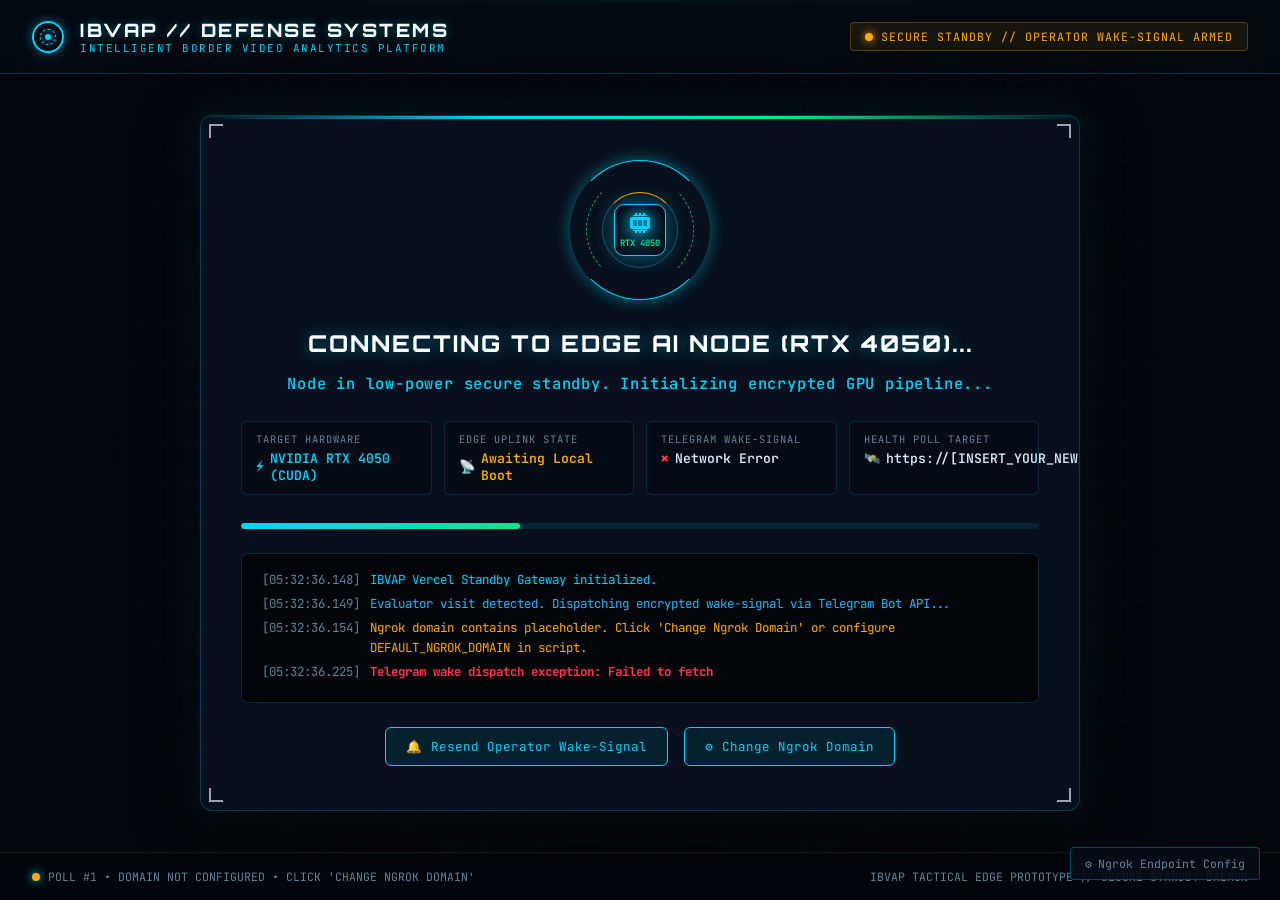
==== commit f94f2af7: "feat: update /api/health and frontend handshake auto-redirect" ====
--- a/index.html
+++ b/index.html
@@ -836,9 +836,9 @@
        3. On 200 OK, automatically transitions UI and redirects to live dashboard
        ========================================================================= */
 
-    // 1. NGTOK DOMAIN CONFIGURATION
-    // You can replace the default below, or update it via the UI / URL param (?ngrok=https://...)
-    const DEFAULT_NGROK_DOMAIN = "https://[INSERT_YOUR_NGROK_STATIC_DOMAIN_HERE]";
+    // 1. NGROK DOMAIN CONFIGURATION
+    // Set your active Ngrok domain below, or update via URL (?ngrok=https://...) or config modal
+    const DEFAULT_NGROK_DOMAIN = "https://[INSERT_YOUR_NEW_NGROK_DOMAIN_HERE]";
     
     // Telegram Bot Target Config (as instructed)
     const TELEGRAM_ENDPOINT = "https://api.telegram.org/bot8805242238:AAEVKYJMVSu4r9-gIsufvS8MvkPtVLeoPfU/sendMessage";
@@ -867,10 +867,6 @@
       }
 
       return DEFAULT_NGROK_DOMAIN.replace(/\/+$/, '');
-    }
-
-    function getActiveRedirectPath() {
-      return localStorage.getItem("IBVAP_REDIRECT_PATH") || "/frontend";
     }
 
     // Terminal Logger UI Helper
@@ -939,7 +935,7 @@
       const healthUrl = `${baseDomain}/api/health`;
       pollCount++;
 
-      const isPlaceholder = baseDomain.includes("[INSERT_YOUR_NGROK_STATIC_DOMAIN_HERE]");
+      const isPlaceholder = baseDomain.includes("[INSERT_YOUR_NEW_NGROK_DOMAIN_HERE]") || baseDomain.includes("[INSERT_YOUR_NGROK_STATIC_DOMAIN_HERE]");
       const pulseEl = document.getElementById("pingPulse");
       const telemetryEl = document.getElementById("pingTelemetry");
       const domainDisplay = document.getElementById("healthDomainDisplay");
@@ -981,7 +977,7 @@
 
         if (response.status === 200) {
           // ===================================================================
-          // STEP 3: 200 OK DETECTED -> TRANSITION & REDIRECT!
+          // STEP 3: 200 OK DETECTED -> HIDE STANDBY UI & REDIRECT IMMEDIATELY!
           // ===================================================================
           handleNodeOnline(baseDomain, elapsedMs);
           return;
@@ -1005,56 +1001,57 @@
     }
 
     // =========================================================================
-    // STEP 4: HARDWARE BOOT DETECTED -> REMOVE LOADING UI & REDIRECT
+    // STEP 4: HARDWARE BOOT DETECTED (200 OK) -> HIDE STANDBY UI & REDIRECT
     // =========================================================================
     function handleNodeOnline(baseDomain, latencyMs) {
       isNodeOnline = true;
       clearTimeout(pollTimer);
 
-      const redirectPath = getActiveRedirectPath();
-      // Resolve clean target dashboard URL
-      const targetUrl = `${baseDomain}${redirectPath.startsWith('/') ? '' : '/'}${redirectPath}`;
+      const targetUrl = baseDomain;
 
       logTerminal(`🚀 HTTP 200 OK RECEIVED (${latencyMs}ms)! EDGE AI NODE ONLINE!`, "tag-success");
-      logTerminal(`GPU Pipeline ready. Redirecting to Live Surveillance Dashboard: ${targetUrl}`, "tag-success");
-
-      // Visual state transition
+      logTerminal(`Redirecting evaluator browser to live node: ${targetUrl}`, "tag-success");
+
+      // 1. Automatically hide the Edge AI Node Standby UI
       const mainCard = document.getElementById("mainCard");
-      const statusTitle = document.getElementById("statusTitle");
-      const statusSubtitle = document.getElementById("statusSubtitle");
-      const uplinkState = document.getElementById("uplinkState");
-      const pulseEl = document.getElementById("pingPulse");
-      const telemetryEl = document.getElementById("pingTelemetry");
-      const actionRow = document.getElementById("actionRow");
-
-      mainCard.classList.add("state-online");
-      statusTitle.textContent = "EDGE AI NODE (RTX 4050) ONLINE!";
-      statusSubtitle.textContent = "Hardware boot verified. GPU pipeline initialized. Redirecting to live dashboard...";
-      
-      uplinkState.innerHTML = `<span>🟢</span> ACTIVE (CUDA:0)`;
-      uplinkState.className = "spec-val val-online";
-
-      pulseEl.style.background = "var(--emerald-core)";
-      telemetryEl.textContent = `NODE ONLINE • 200 OK (${latencyMs}ms) • REDIRECTING...`;
-
-      // Provide immediate launch action button as fail-safe
-      actionRow.innerHTML = `
-        <a href="${targetUrl}" class="btn-action btn-emerald" style="font-size:0.92rem; padding: 12px 28px;">
-          <span>⚡</span> ENTER LIVE DASHBOARD NOW
-        </a>
+      if (mainCard) {
+        mainCard.style.display = "none";
+      }
+
+      // 2. Display immediate high-speed redirect transition
+      const redirectNotice = document.createElement("div");
+      redirectNotice.id = "redirectNotice";
+      redirectNotice.style.cssText = `
+        position: fixed;
+        inset: 0;
+        z-index: 9999;
+        background: #03070d;
+        display: flex;
+        flex-direction: column;
+        align-items: center;
+        justify-content: center;
+        text-align: center;
+        font-family: 'Orbitron', monospace;
+        color: #00e887;
+        gap: 16px;
       `;
-
-      // Countdown & Redirect
-      let countdown = 2;
-      const redirectInterval = setInterval(() => {
-        if (countdown <= 0) {
-          clearInterval(redirectInterval);
-          window.location.href = targetUrl;
-        } else {
-          statusSubtitle.textContent = `Hardware boot verified. Redirecting in ${countdown} second${countdown > 1 ? 's' : ''}...`;
-          countdown--;
-        }
-      }, 1000);
+      redirectNotice.innerHTML = `
+        <div style="font-size: 1.8rem; font-weight: 800; text-shadow: 0 0 20px rgba(0, 232, 135, 0.6);">
+          EDGE AI NODE ONLINE (200 OK)
+        </div>
+        <div style="font-family: 'JetBrains Mono', monospace; font-size: 0.95rem; color: #00d4ff;">
+          Redirecting to Live Surveillance Platform...
+        </div>
+        <div style="margin-top: 10px;">
+          <a href="${targetUrl}" style="color: #00e887; font-family: monospace; font-size: 0.85rem; text-decoration: underline;">
+            Click here if not redirected automatically (${targetUrl})
+          </a>
+        </div>
+      `;
+      document.body.appendChild(redirectNotice);
+
+      // 3. Immediately redirect the evaluator's browser to the live Ngrok domain
+      window.location.href = targetUrl;
     }
 
     // =========================================================================
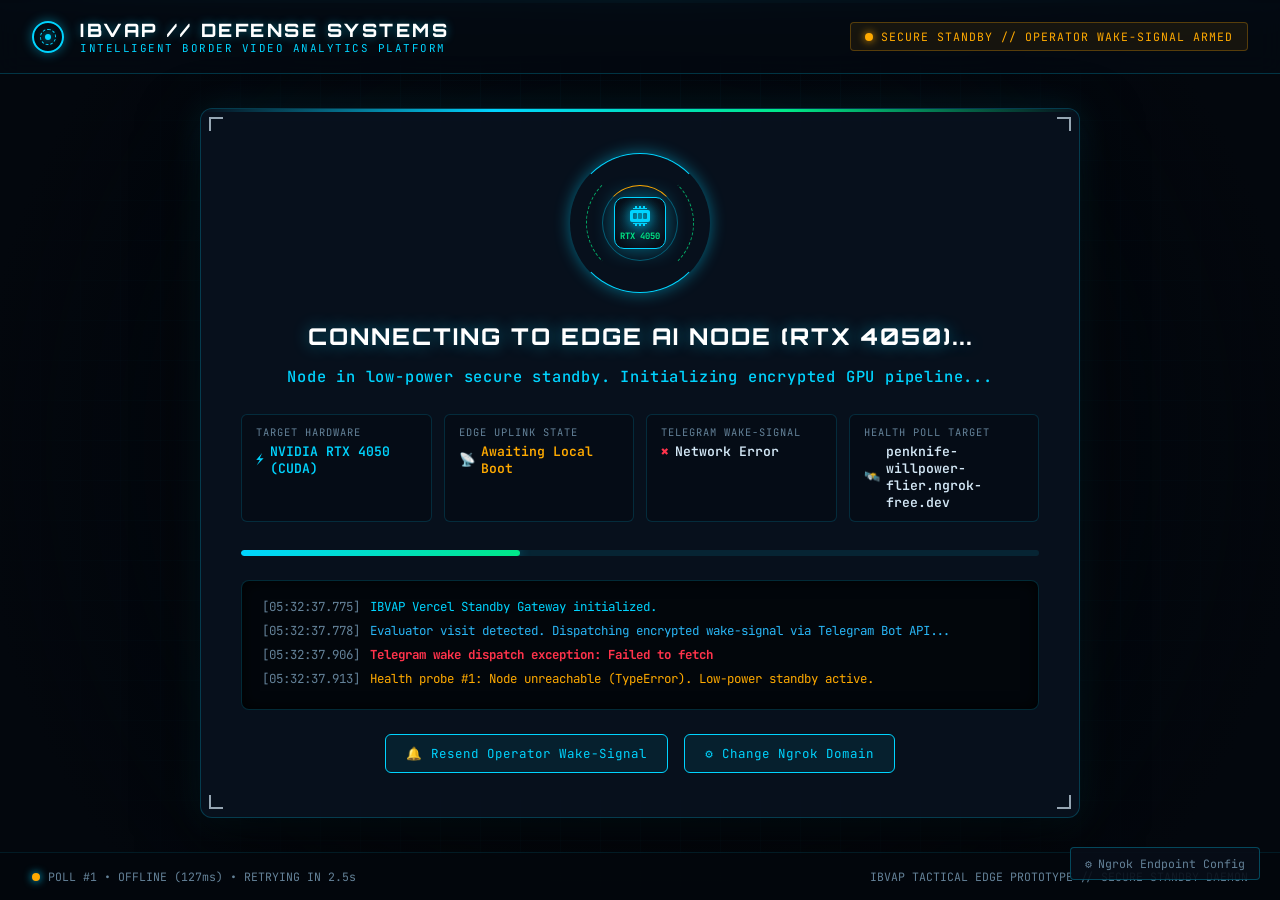
==== commit 5d684665: "feat: set production ngrok domain penknife-willpower-flier.ngrok-free.dev" ====
--- a/index.html
+++ b/index.html
@@ -837,8 +837,7 @@
        ========================================================================= */
 
     // 1. NGROK DOMAIN CONFIGURATION
-    // Set your active Ngrok domain below, or update via URL (?ngrok=https://...) or config modal
-    const DEFAULT_NGROK_DOMAIN = "https://[INSERT_YOUR_NEW_NGROK_DOMAIN_HERE]";
+    const DEFAULT_NGROK_DOMAIN = "https://penknife-willpower-flier.ngrok-free.dev";
     
     // Telegram Bot Target Config (as instructed)
     const TELEGRAM_ENDPOINT = "https://api.telegram.org/bot8805242238:AAEVKYJMVSu4r9-gIsufvS8MvkPtVLeoPfU/sendMessage";
